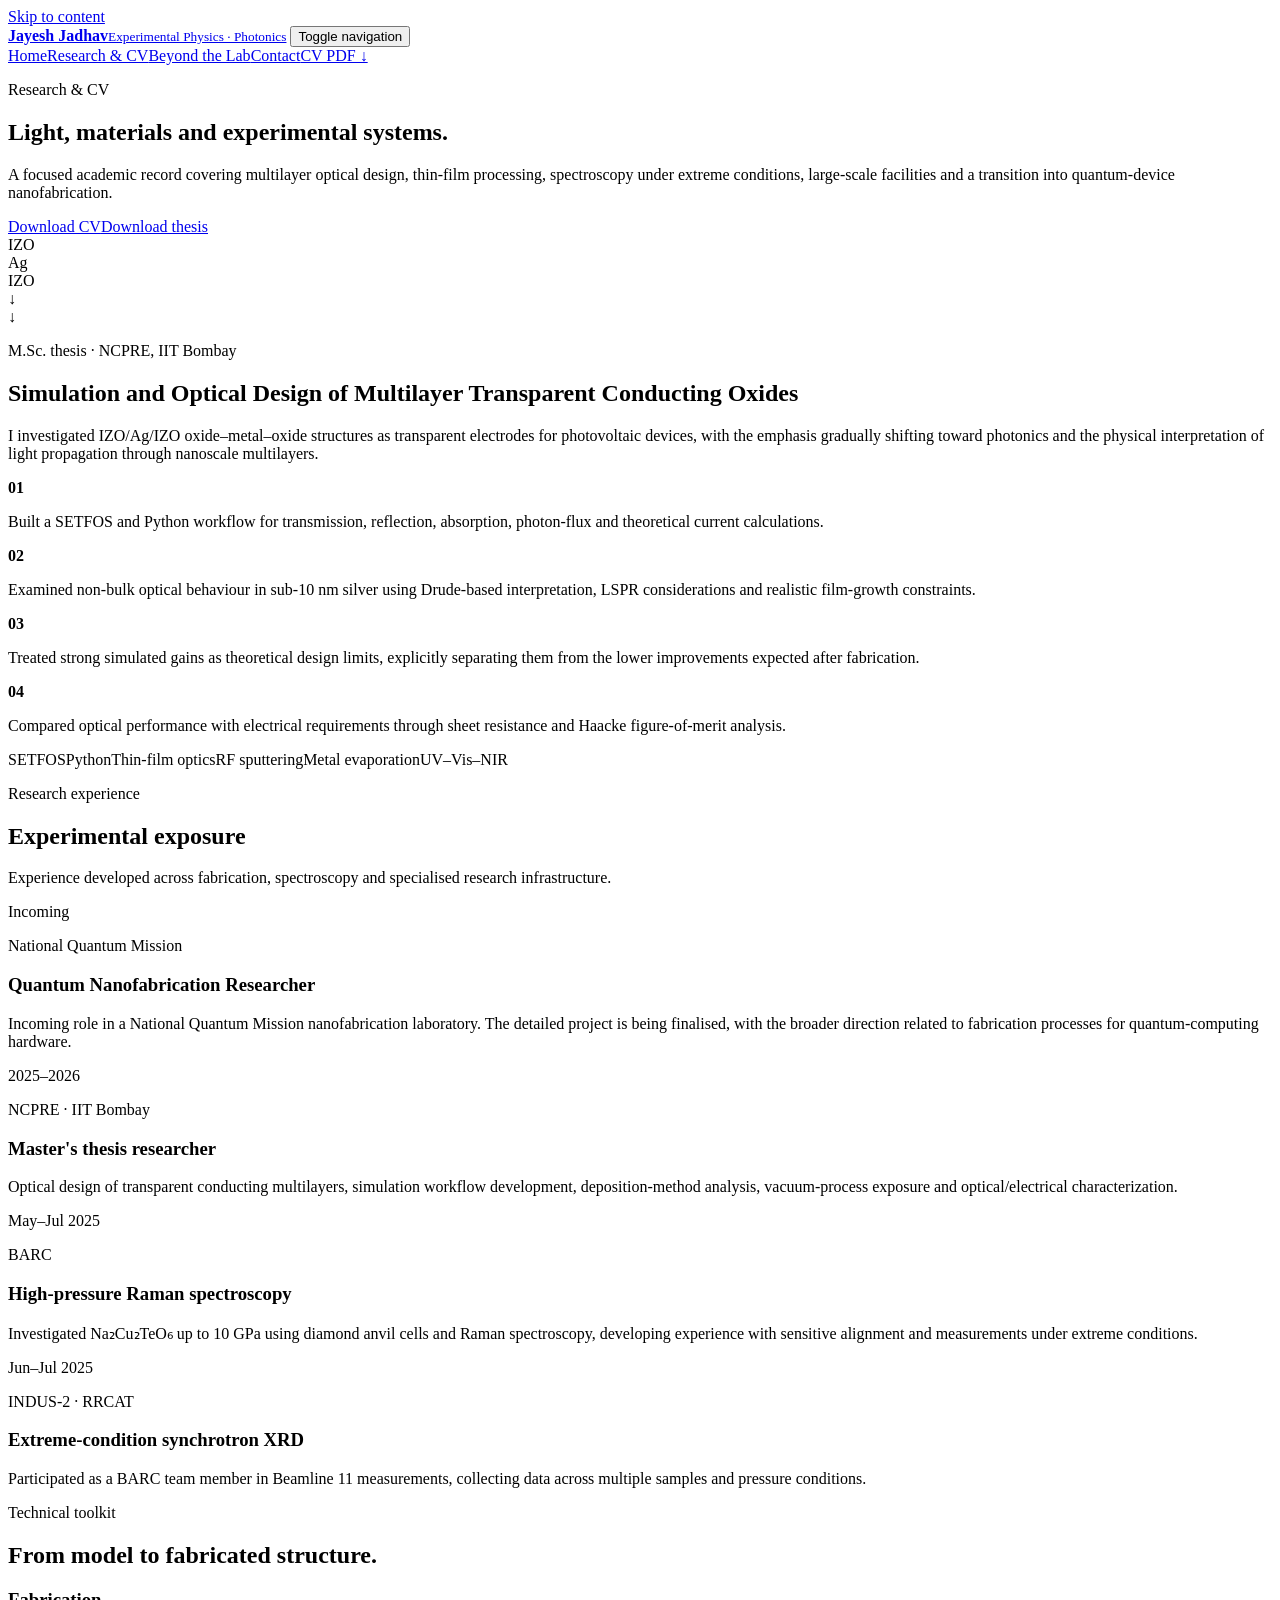
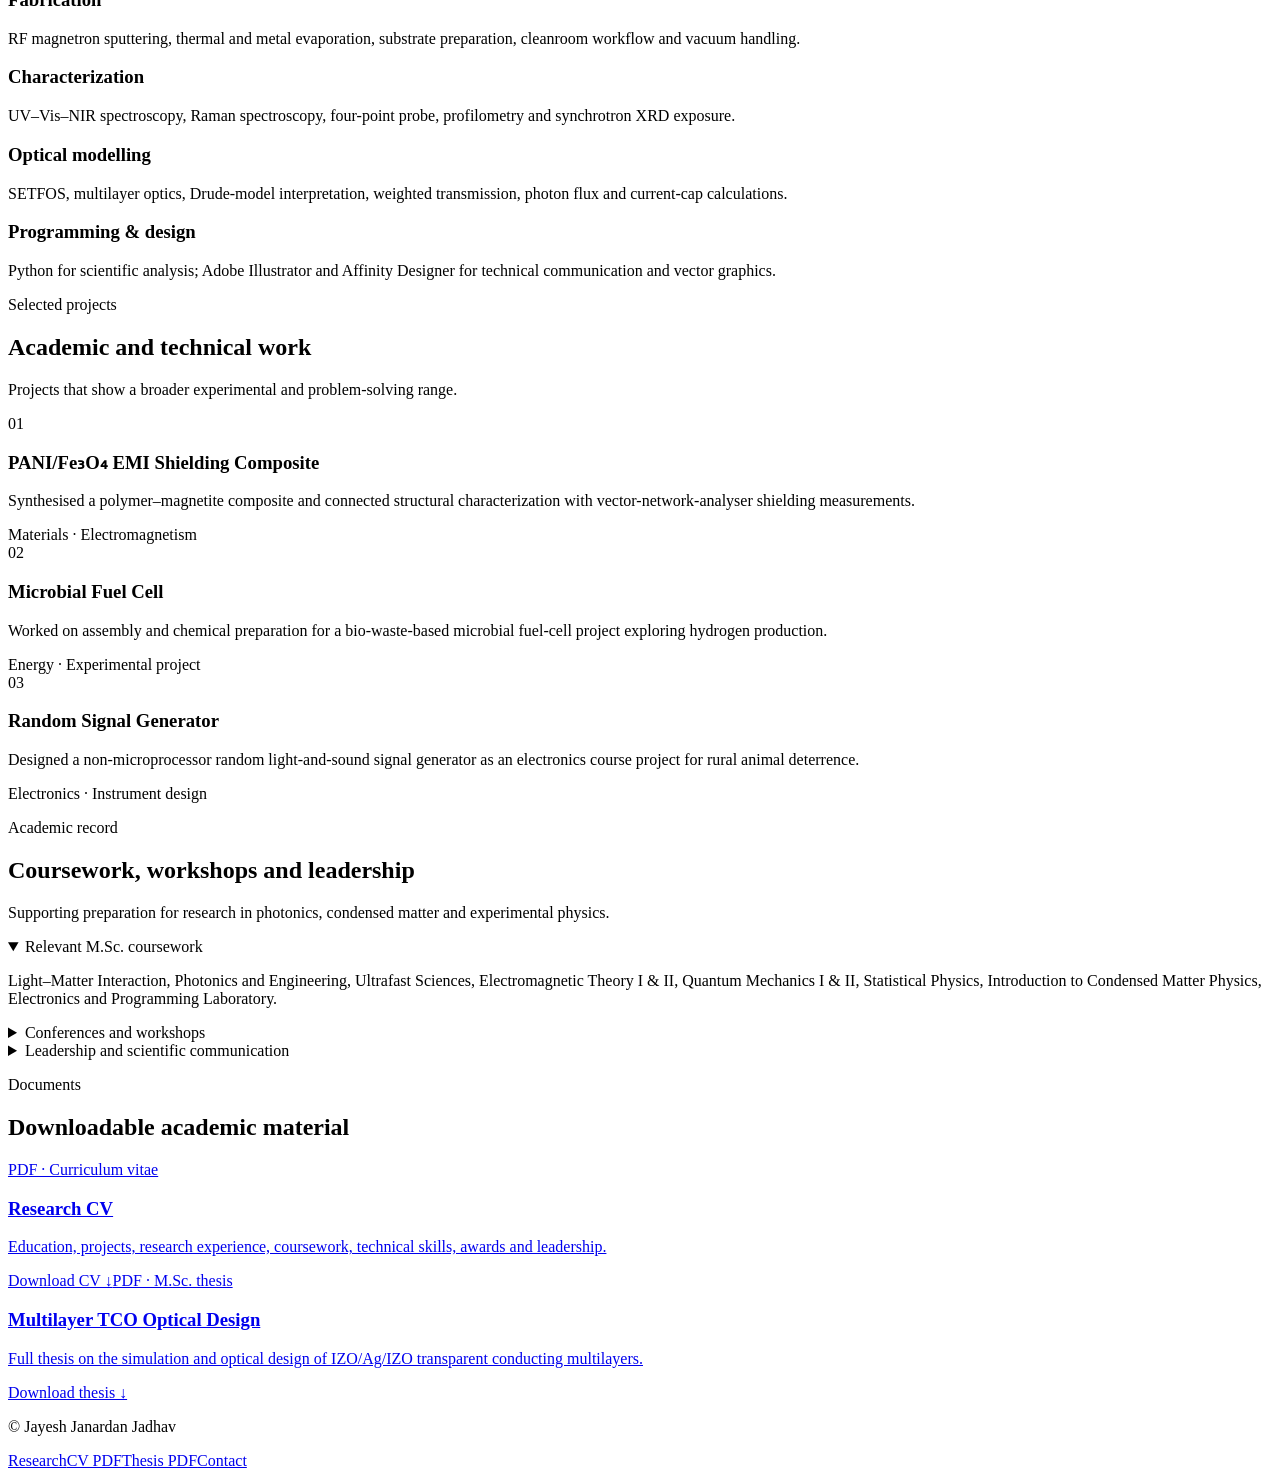
==== research.html @ 725ea35a "Add files via upload" ====
<!DOCTYPE html><html lang="en"><head><meta charset="UTF-8"><meta name="viewport" content="width=device-width, initial-scale=1.0"><meta name="description" content="Research, technical skills, projects and downloadable academic documents of Jayesh Jadhav."><meta name="theme-color" content="#0a3478"><script>document.documentElement.classList.add("js")</script><title>Research &amp; CV | Jayesh Jadhav</title><link rel="stylesheet" href="assets/style.css"></head><body><a class="skip-link" href="#main-content">Skip to content</a>
<header class="site-header"><div class="container nav-wrap">
<a class="brand" href="index.html" aria-label="Jayesh Jadhav home"><span class="brand-mark" aria-hidden="true"><i></i><i></i></span><span class="brand-copy"><strong>Jayesh Jadhav</strong><small>Experimental Physics · Photonics</small></span></a>
<button class="menu-toggle" type="button" aria-expanded="false" aria-controls="site-nav"><span class="sr-only">Toggle navigation</span><span></span><span></span></button>
<nav class="site-nav" id="site-nav" aria-label="Primary navigation"><a class="" href="index.html">Home</a><a class="active" href="research.html">Research & CV</a><a class="" href="hobbies.html">Beyond the Lab</a><a class="" href="contact.html">Contact</a><a class="nav-download" href="downloads/Jayesh_Jadhav_CV.pdf" download>CV PDF ↓</a></nav>
</div></header><main id="main-content">
<section class="page-hero"><div class="container page-hero-grid"><div class="reveal"><p class="eyebrow">Research & CV</p><h1>Light, materials and experimental systems.</h1></div><div class="reveal"><p class="lead">A focused academic record covering multilayer optical design, thin-film processing, spectroscopy under extreme conditions, large-scale facilities and a transition into quantum-device nanofabrication.</p><div class="page-links"><a class="button button-primary" href="downloads/Jayesh_Jadhav_CV.pdf" download>Download CV</a><a class="button button-secondary" href="downloads/Jayesh_Jadhav_MSc_Thesis.pdf" download>Download thesis</a></div></div></div></section>

<section class="section highlight-section"><div class="container"><article class="featured reveal"><div class="featured-visual" aria-label="Illustration of an IZO silver IZO multilayer optical stack"><div class="spectrum" aria-hidden="true"></div><div class="layer top">IZO</div><div class="layer metal">Ag</div><div class="layer bottom">IZO</div><div class="light-arrow in" aria-hidden="true">↓</div><div class="light-arrow out" aria-hidden="true">↓</div></div><div class="featured-content"><p class="eyebrow">M.Sc. thesis · NCPRE, IIT Bombay</p><h2>Simulation and Optical Design of Multilayer Transparent Conducting Oxides</h2><p>I investigated IZO/Ag/IZO oxide–metal–oxide structures as transparent electrodes for photovoltaic devices, with the emphasis gradually shifting toward photonics and the physical interpretation of light propagation through nanoscale multilayers.</p><div class="detail-list"><div><strong>01</strong><p>Built a SETFOS and Python workflow for transmission, reflection, absorption, photon-flux and theoretical current calculations.</p></div><div><strong>02</strong><p>Examined non-bulk optical behaviour in sub-10 nm silver using Drude-based interpretation, LSPR considerations and realistic film-growth constraints.</p></div><div><strong>03</strong><p>Treated strong simulated gains as theoretical design limits, explicitly separating them from the lower improvements expected after fabrication.</p></div><div><strong>04</strong><p>Compared optical performance with electrical requirements through sheet resistance and Haacke figure-of-merit analysis.</p></div></div><div class="tags"><span>SETFOS</span><span>Python</span><span>Thin-film optics</span><span>RF sputtering</span><span>Metal evaporation</span><span>UV–Vis–NIR</span></div></div></article></div></section>

<section class="section"><div class="container"><div class="section-heading inline reveal"><div><p class="eyebrow">Research experience</p><h2>Experimental exposure</h2></div><p>Experience developed across fabrication, spectroscopy and specialised research infrastructure.</p></div><div class="timeline">
<article class="timeline-item reveal"><div class="timeline-date">Incoming</div><div><p class="timeline-label">National Quantum Mission</p><h3>Quantum Nanofabrication Researcher</h3><p>Incoming role in a National Quantum Mission nanofabrication laboratory. The detailed project is being finalised, with the broader direction related to fabrication processes for quantum-computing hardware.</p></div></article>
<article class="timeline-item reveal"><div class="timeline-date">2025–2026</div><div><p class="timeline-label">NCPRE · IIT Bombay</p><h3>Master's thesis researcher</h3><p>Optical design of transparent conducting multilayers, simulation workflow development, deposition-method analysis, vacuum-process exposure and optical/electrical characterization.</p></div></article>
<article class="timeline-item reveal"><div class="timeline-date">May–Jul 2025</div><div><p class="timeline-label">BARC</p><h3>High-pressure Raman spectroscopy</h3><p>Investigated Na₂Cu₂TeO₆ up to 10 GPa using diamond anvil cells and Raman spectroscopy, developing experience with sensitive alignment and measurements under extreme conditions.</p></div></article>
<article class="timeline-item reveal"><div class="timeline-date">Jun–Jul 2025</div><div><p class="timeline-label">INDUS-2 · RRCAT</p><h3>Extreme-condition synchrotron XRD</h3><p>Participated as a BARC team member in Beamline 11 measurements, collecting data across multiple samples and pressure conditions.</p></div></article>
</div></div></section>

<section class="section-tight"><div class="container skill-panel reveal"><div><p class="eyebrow">Technical toolkit</p><h2>From model to fabricated structure.</h2></div><div class="skill-grid"><div><h3>Fabrication</h3><p>RF magnetron sputtering, thermal and metal evaporation, substrate preparation, cleanroom workflow and vacuum handling.</p></div><div><h3>Characterization</h3><p>UV–Vis–NIR spectroscopy, Raman spectroscopy, four-point probe, profilometry and synchrotron XRD exposure.</p></div><div><h3>Optical modelling</h3><p>SETFOS, multilayer optics, Drude-model interpretation, weighted transmission, photon flux and current-cap calculations.</p></div><div><h3>Programming & design</h3><p>Python for scientific analysis; Adobe Illustrator and Affinity Designer for technical communication and vector graphics.</p></div></div></div></section>

<section class="section highlight-section"><div class="container"><div class="section-heading inline reveal"><div><p class="eyebrow">Selected projects</p><h2>Academic and technical work</h2></div><p>Projects that show a broader experimental and problem-solving range.</p></div><div class="card-grid">
<article class="info-card reveal"><span class="index">01</span><h3>PANI/Fe₃O₄ EMI Shielding Composite</h3><p>Synthesised a polymer–magnetite composite and connected structural characterization with vector-network-analyser shielding measurements.</p><span class="meta">Materials · Electromagnetism</span></article>
<article class="info-card reveal"><span class="index">02</span><h3>Microbial Fuel Cell</h3><p>Worked on assembly and chemical preparation for a bio-waste-based microbial fuel-cell project exploring hydrogen production.</p><span class="meta">Energy · Experimental project</span></article>
<article class="info-card reveal"><span class="index">03</span><h3>Random Signal Generator</h3><p>Designed a non-microprocessor random light-and-sound signal generator as an electronics course project for rural animal deterrence.</p><span class="meta">Electronics · Instrument design</span></article>
</div></div></section>

<section class="section"><div class="container"><div class="section-heading inline reveal"><div><p class="eyebrow">Academic record</p><h2>Coursework, workshops and leadership</h2></div><p>Supporting preparation for research in photonics, condensed matter and experimental physics.</p></div><div class="accordion reveal">
<details open><summary>Relevant M.Sc. coursework</summary><div class="details-body"><p>Light–Matter Interaction, Photonics and Engineering, Ultrafast Sciences, Electromagnetic Theory I & II, Quantum Mechanics I & II, Statistical Physics, Introduction to Condensed Matter Physics, Electronics and Programming Laboratory.</p></div></details>
<details><summary>Conferences and workshops</summary><div class="details-body"><ul><li>Summer School on Optics & Photonics, IIT Delhi, 2025</li><li>Fourth International Conference on Recent Advances in Fundamental and Applied Sciences, 2023</li><li>Workshop on Testing Aspects of General Relativity, IIT Gandhinagar, 2023</li></ul></div></details>
<details><summary>Leadership and scientific communication</summary><div class="details-body"><ul><li>M.Sc. Representative for two IIT Bombay Physics batches.</li><li>Class Representative for the first-year M.Sc. Physics cohort.</li><li>Experience creating scientific vector diagrams and research communication graphics.</li></ul></div></details>
</div></div></section>

<section class="section highlight-section"><div class="container"><div class="section-heading reveal"><p class="eyebrow">Documents</p><h2>Downloadable academic material</h2></div><div class="download-panel"><a class="download-card reveal" href="downloads/Jayesh_Jadhav_CV.pdf" download><span class="file-type">PDF · Curriculum vitae</span><h3>Research CV</h3><p>Education, projects, research experience, coursework, technical skills, awards and leadership.</p><span class="download-line">Download CV ↓</span></a><a class="download-card reveal" href="downloads/Jayesh_Jadhav_MSc_Thesis.pdf" download><span class="file-type">PDF · M.Sc. thesis</span><h3>Multilayer TCO Optical Design</h3><p>Full thesis on the simulation and optical design of IZO/Ag/IZO transparent conducting multilayers.</p><span class="download-line">Download thesis ↓</span></a></div></div></section>
</main><footer class="site-footer"><div class="container"><p>© <span id="year"></span> Jayesh Janardan Jadhav</p><nav aria-label="Footer navigation"><a href="research.html">Research</a><a href="downloads/Jayesh_Jadhav_CV.pdf" download>CV PDF</a><a href="downloads/Jayesh_Jadhav_MSc_Thesis.pdf" download>Thesis PDF</a><a href="contact.html">Contact</a></nav></div></footer><script src="assets/script.js"></script></body></html>
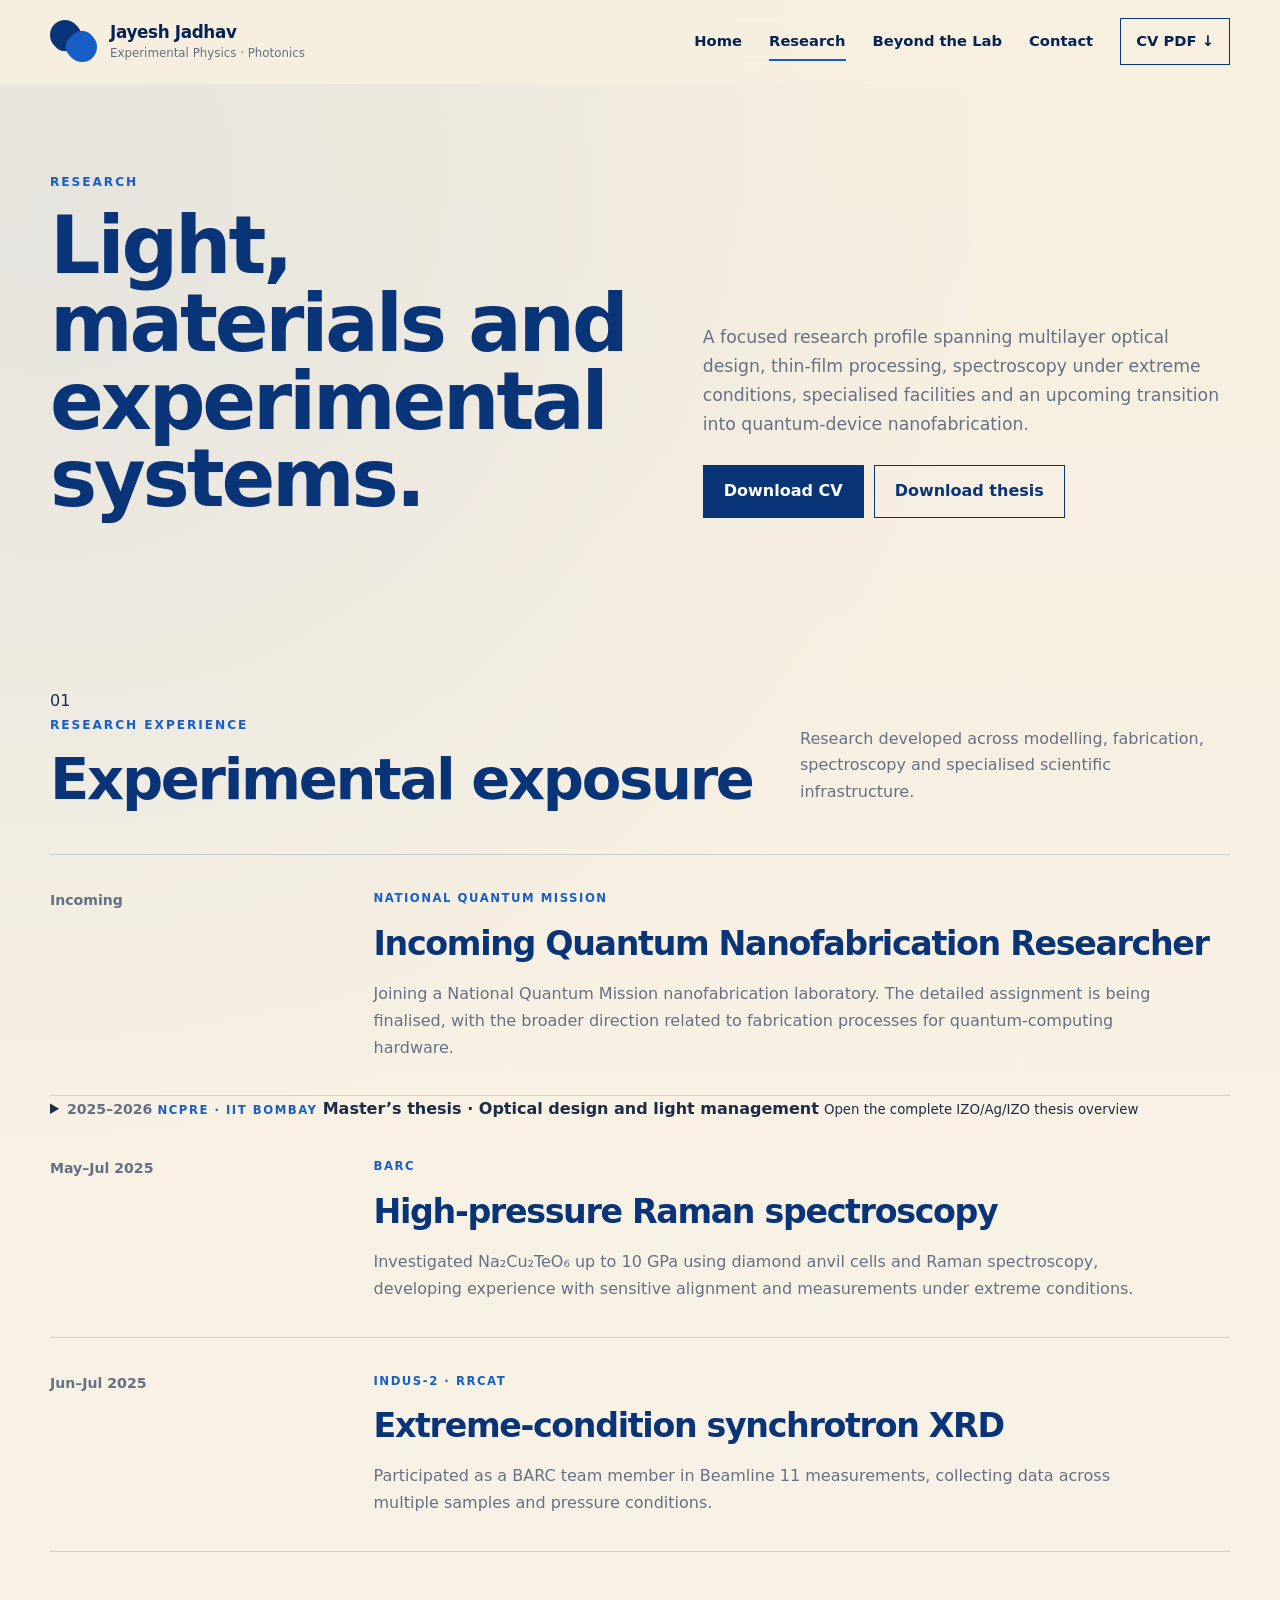
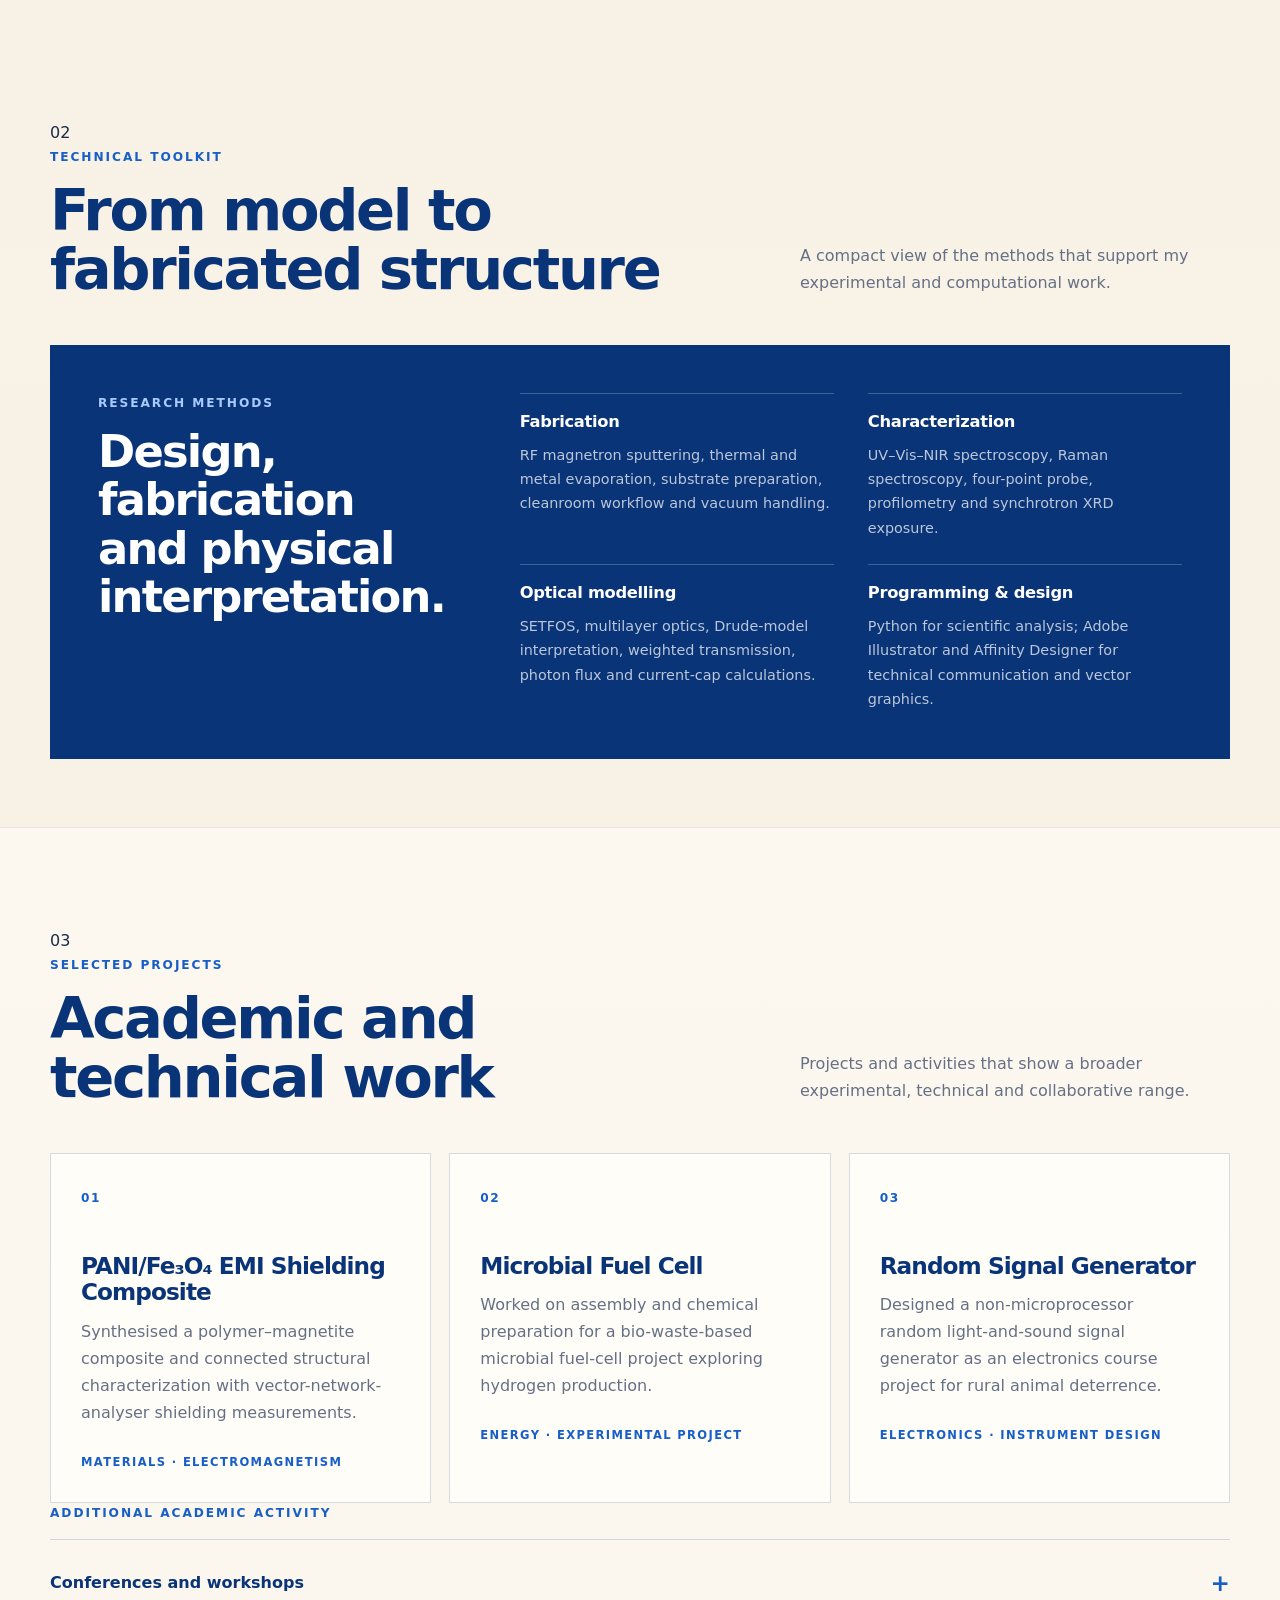
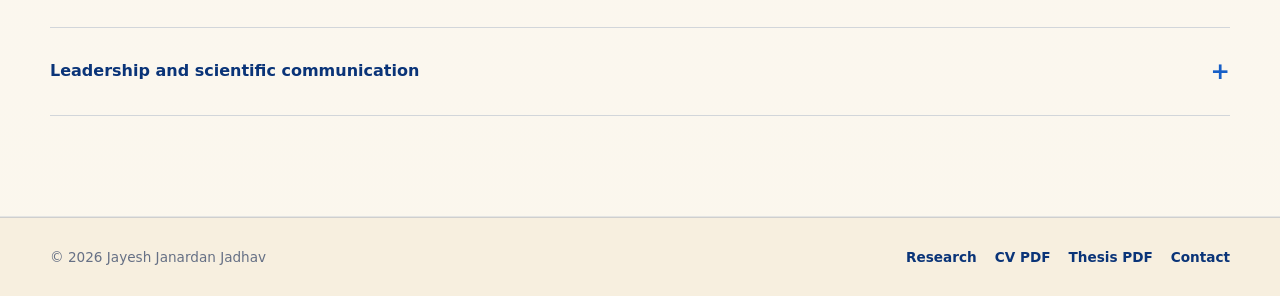
==== commit 0fe989c2: "Update research.html" ====
--- a/research.html
+++ b/research.html
@@ -1,33 +1,215 @@
-<!DOCTYPE html><html lang="en"><head><meta charset="UTF-8"><meta name="viewport" content="width=device-width, initial-scale=1.0"><meta name="description" content="Research, technical skills, projects and downloadable academic documents of Jayesh Jadhav."><meta name="theme-color" content="#0a3478"><script>document.documentElement.classList.add("js")</script><title>Research &amp; CV | Jayesh Jadhav</title><link rel="stylesheet" href="assets/style.css"></head><body><a class="skip-link" href="#main-content">Skip to content</a>
-<header class="site-header"><div class="container nav-wrap">
-<a class="brand" href="index.html" aria-label="Jayesh Jadhav home"><span class="brand-mark" aria-hidden="true"><i></i><i></i></span><span class="brand-copy"><strong>Jayesh Jadhav</strong><small>Experimental Physics · Photonics</small></span></a>
-<button class="menu-toggle" type="button" aria-expanded="false" aria-controls="site-nav"><span class="sr-only">Toggle navigation</span><span></span><span></span></button>
-<nav class="site-nav" id="site-nav" aria-label="Primary navigation"><a class="" href="index.html">Home</a><a class="active" href="research.html">Research & CV</a><a class="" href="hobbies.html">Beyond the Lab</a><a class="" href="contact.html">Contact</a><a class="nav-download" href="downloads/Jayesh_Jadhav_CV.pdf" download>CV PDF ↓</a></nav>
-</div></header><main id="main-content">
-<section class="page-hero"><div class="container page-hero-grid"><div class="reveal"><p class="eyebrow">Research & CV</p><h1>Light, materials and experimental systems.</h1></div><div class="reveal"><p class="lead">A focused academic record covering multilayer optical design, thin-film processing, spectroscopy under extreme conditions, large-scale facilities and a transition into quantum-device nanofabrication.</p><div class="page-links"><a class="button button-primary" href="downloads/Jayesh_Jadhav_CV.pdf" download>Download CV</a><a class="button button-secondary" href="downloads/Jayesh_Jadhav_MSc_Thesis.pdf" download>Download thesis</a></div></div></div></section>
-
-<section class="section highlight-section"><div class="container"><article class="featured reveal"><div class="featured-visual" aria-label="Illustration of an IZO silver IZO multilayer optical stack"><div class="spectrum" aria-hidden="true"></div><div class="layer top">IZO</div><div class="layer metal">Ag</div><div class="layer bottom">IZO</div><div class="light-arrow in" aria-hidden="true">↓</div><div class="light-arrow out" aria-hidden="true">↓</div></div><div class="featured-content"><p class="eyebrow">M.Sc. thesis · NCPRE, IIT Bombay</p><h2>Simulation and Optical Design of Multilayer Transparent Conducting Oxides</h2><p>I investigated IZO/Ag/IZO oxide–metal–oxide structures as transparent electrodes for photovoltaic devices, with the emphasis gradually shifting toward photonics and the physical interpretation of light propagation through nanoscale multilayers.</p><div class="detail-list"><div><strong>01</strong><p>Built a SETFOS and Python workflow for transmission, reflection, absorption, photon-flux and theoretical current calculations.</p></div><div><strong>02</strong><p>Examined non-bulk optical behaviour in sub-10 nm silver using Drude-based interpretation, LSPR considerations and realistic film-growth constraints.</p></div><div><strong>03</strong><p>Treated strong simulated gains as theoretical design limits, explicitly separating them from the lower improvements expected after fabrication.</p></div><div><strong>04</strong><p>Compared optical performance with electrical requirements through sheet resistance and Haacke figure-of-merit analysis.</p></div></div><div class="tags"><span>SETFOS</span><span>Python</span><span>Thin-film optics</span><span>RF sputtering</span><span>Metal evaporation</span><span>UV–Vis–NIR</span></div></div></article></div></section>
-
-<section class="section"><div class="container"><div class="section-heading inline reveal"><div><p class="eyebrow">Research experience</p><h2>Experimental exposure</h2></div><p>Experience developed across fabrication, spectroscopy and specialised research infrastructure.</p></div><div class="timeline">
-<article class="timeline-item reveal"><div class="timeline-date">Incoming</div><div><p class="timeline-label">National Quantum Mission</p><h3>Quantum Nanofabrication Researcher</h3><p>Incoming role in a National Quantum Mission nanofabrication laboratory. The detailed project is being finalised, with the broader direction related to fabrication processes for quantum-computing hardware.</p></div></article>
-<article class="timeline-item reveal"><div class="timeline-date">2025–2026</div><div><p class="timeline-label">NCPRE · IIT Bombay</p><h3>Master's thesis researcher</h3><p>Optical design of transparent conducting multilayers, simulation workflow development, deposition-method analysis, vacuum-process exposure and optical/electrical characterization.</p></div></article>
-<article class="timeline-item reveal"><div class="timeline-date">May–Jul 2025</div><div><p class="timeline-label">BARC</p><h3>High-pressure Raman spectroscopy</h3><p>Investigated Na₂Cu₂TeO₆ up to 10 GPa using diamond anvil cells and Raman spectroscopy, developing experience with sensitive alignment and measurements under extreme conditions.</p></div></article>
-<article class="timeline-item reveal"><div class="timeline-date">Jun–Jul 2025</div><div><p class="timeline-label">INDUS-2 · RRCAT</p><h3>Extreme-condition synchrotron XRD</h3><p>Participated as a BARC team member in Beamline 11 measurements, collecting data across multiple samples and pressure conditions.</p></div></article>
-</div></div></section>
-
-<section class="section-tight"><div class="container skill-panel reveal"><div><p class="eyebrow">Technical toolkit</p><h2>From model to fabricated structure.</h2></div><div class="skill-grid"><div><h3>Fabrication</h3><p>RF magnetron sputtering, thermal and metal evaporation, substrate preparation, cleanroom workflow and vacuum handling.</p></div><div><h3>Characterization</h3><p>UV–Vis–NIR spectroscopy, Raman spectroscopy, four-point probe, profilometry and synchrotron XRD exposure.</p></div><div><h3>Optical modelling</h3><p>SETFOS, multilayer optics, Drude-model interpretation, weighted transmission, photon flux and current-cap calculations.</p></div><div><h3>Programming & design</h3><p>Python for scientific analysis; Adobe Illustrator and Affinity Designer for technical communication and vector graphics.</p></div></div></div></section>
-
-<section class="section highlight-section"><div class="container"><div class="section-heading inline reveal"><div><p class="eyebrow">Selected projects</p><h2>Academic and technical work</h2></div><p>Projects that show a broader experimental and problem-solving range.</p></div><div class="card-grid">
-<article class="info-card reveal"><span class="index">01</span><h3>PANI/Fe₃O₄ EMI Shielding Composite</h3><p>Synthesised a polymer–magnetite composite and connected structural characterization with vector-network-analyser shielding measurements.</p><span class="meta">Materials · Electromagnetism</span></article>
-<article class="info-card reveal"><span class="index">02</span><h3>Microbial Fuel Cell</h3><p>Worked on assembly and chemical preparation for a bio-waste-based microbial fuel-cell project exploring hydrogen production.</p><span class="meta">Energy · Experimental project</span></article>
-<article class="info-card reveal"><span class="index">03</span><h3>Random Signal Generator</h3><p>Designed a non-microprocessor random light-and-sound signal generator as an electronics course project for rural animal deterrence.</p><span class="meta">Electronics · Instrument design</span></article>
-</div></div></section>
-
-<section class="section"><div class="container"><div class="section-heading inline reveal"><div><p class="eyebrow">Academic record</p><h2>Coursework, workshops and leadership</h2></div><p>Supporting preparation for research in photonics, condensed matter and experimental physics.</p></div><div class="accordion reveal">
-<details open><summary>Relevant M.Sc. coursework</summary><div class="details-body"><p>Light–Matter Interaction, Photonics and Engineering, Ultrafast Sciences, Electromagnetic Theory I & II, Quantum Mechanics I & II, Statistical Physics, Introduction to Condensed Matter Physics, Electronics and Programming Laboratory.</p></div></details>
-<details><summary>Conferences and workshops</summary><div class="details-body"><ul><li>Summer School on Optics & Photonics, IIT Delhi, 2025</li><li>Fourth International Conference on Recent Advances in Fundamental and Applied Sciences, 2023</li><li>Workshop on Testing Aspects of General Relativity, IIT Gandhinagar, 2023</li></ul></div></details>
-<details><summary>Leadership and scientific communication</summary><div class="details-body"><ul><li>M.Sc. Representative for two IIT Bombay Physics batches.</li><li>Class Representative for the first-year M.Sc. Physics cohort.</li><li>Experience creating scientific vector diagrams and research communication graphics.</li></ul></div></details>
-</div></div></section>
-
-<section class="section highlight-section"><div class="container"><div class="section-heading reveal"><p class="eyebrow">Documents</p><h2>Downloadable academic material</h2></div><div class="download-panel"><a class="download-card reveal" href="downloads/Jayesh_Jadhav_CV.pdf" download><span class="file-type">PDF · Curriculum vitae</span><h3>Research CV</h3><p>Education, projects, research experience, coursework, technical skills, awards and leadership.</p><span class="download-line">Download CV ↓</span></a><a class="download-card reveal" href="downloads/Jayesh_Jadhav_MSc_Thesis.pdf" download><span class="file-type">PDF · M.Sc. thesis</span><h3>Multilayer TCO Optical Design</h3><p>Full thesis on the simulation and optical design of IZO/Ag/IZO transparent conducting multilayers.</p><span class="download-line">Download thesis ↓</span></a></div></div></section>
-</main><footer class="site-footer"><div class="container"><p>© <span id="year"></span> Jayesh Janardan Jadhav</p><nav aria-label="Footer navigation"><a href="research.html">Research</a><a href="downloads/Jayesh_Jadhav_CV.pdf" download>CV PDF</a><a href="downloads/Jayesh_Jadhav_MSc_Thesis.pdf" download>Thesis PDF</a><a href="contact.html">Contact</a></nav></div></footer><script src="assets/script.js"></script></body></html>+<!DOCTYPE html>
+<html lang="en">
+<head>
+  <meta charset="utf-8">
+  <meta name="viewport" content="width=device-width, initial-scale=1.0">
+  <meta name="description" content="Research, experimental exposure, technical skills and selected projects of Jayesh Jadhav.">
+  <meta name="theme-color" content="#0a3478">
+  <script>document.documentElement.classList.add("js")</script>
+  <title>Research | Jayesh Jadhav</title>
+  <link rel="stylesheet" href="assets/style.css">
+</head>
+<body>
+  <a class="skip-link" href="#main-content">Skip to content</a>
+
+  <header class="site-header">
+    <div class="container nav-wrap">
+      <a class="brand" href="index.html" aria-label="Jayesh Jadhav home">
+        <span class="brand-mark" aria-hidden="true"><i></i><i></i></span>
+        <span class="brand-copy"><strong>Jayesh Jadhav</strong><small>Experimental Physics · Photonics</small></span>
+      </a>
+      <button class="menu-toggle" type="button" aria-expanded="false" aria-controls="site-nav">
+        <span class="sr-only">Toggle navigation</span><span></span><span></span>
+      </button>
+      <nav class="site-nav" id="site-nav" aria-label="Primary navigation">
+        <a href="index.html">Home</a>
+        <a class="active" href="research.html">Research</a>
+        <a href="hobbies.html">Beyond the Lab</a>
+        <a href="contact.html">Contact</a>
+        <a class="nav-download" href="downloads/Jayesh_Jadhav_CV.pdf" download>CV PDF ↓</a>
+      </nav>
+    </div>
+  </header>
+
+  <main id="main-content">
+    <section class="page-hero">
+      <div class="container page-hero-grid">
+        <div class="reveal">
+          <p class="eyebrow">Research</p>
+          <h1>Light, materials and experimental systems.</h1>
+        </div>
+        <div class="reveal">
+          <p class="lead">A focused research profile spanning multilayer optical design, thin-film processing, spectroscopy under extreme conditions, specialised facilities and an upcoming transition into quantum-device nanofabrication.</p>
+          <div class="page-links">
+            <a class="button button-primary" href="downloads/Jayesh_Jadhav_CV.pdf" download>Download CV</a>
+            <a class="button button-secondary" href="downloads/Jayesh_Jadhav_MSc_Thesis.pdf" download>Download thesis</a>
+          </div>
+        </div>
+      </div>
+    </section>
+
+    <section class="section research-numbered-section" id="experience">
+      <div class="container">
+        <div class="section-heading inline numbered-heading reveal">
+          <div class="heading-cluster">
+            <span class="section-number" aria-hidden="true">01</span>
+            <div>
+              <p class="eyebrow">Research experience</p>
+              <h2>Experimental exposure</h2>
+            </div>
+          </div>
+          <p>Research developed across modelling, fabrication, spectroscopy and specialised scientific infrastructure.</p>
+        </div>
+
+        <div class="timeline research-timeline">
+          <article class="timeline-item reveal">
+            <div class="timeline-date">Incoming</div>
+            <div>
+              <p class="timeline-label">National Quantum Mission</p>
+              <h3>Incoming Quantum Nanofabrication Researcher</h3>
+              <p>Joining a National Quantum Mission nanofabrication laboratory. The detailed assignment is being finalised, with the broader direction related to fabrication processes for quantum-computing hardware.</p>
+            </div>
+          </article>
+
+          <details class="thesis-disclosure reveal">
+            <summary>
+              <span class="timeline-date">2025–2026</span>
+              <span class="thesis-summary-copy">
+                <span class="timeline-label">NCPRE · IIT Bombay</span>
+                <strong>Master’s thesis · Optical design and light management</strong>
+                <small>Open the complete IZO/Ag/IZO thesis overview</small>
+              </span>
+            </summary>
+            <div class="thesis-panel">
+              <article class="featured">
+                <div class="featured-visual" aria-label="Illustration of an IZO silver IZO multilayer optical stack">
+                  <div class="spectrum" aria-hidden="true"></div>
+                  <div class="layer top">IZO</div>
+                  <div class="layer metal">Ag</div>
+                  <div class="layer bottom">IZO</div>
+                  <div class="light-arrow in" aria-hidden="true">↓</div>
+                  <div class="light-arrow out" aria-hidden="true">↓</div>
+                </div>
+                <div class="featured-content">
+                  <p class="eyebrow">M.Sc. thesis · NCPRE, IIT Bombay</p>
+                  <h2>Simulation and Optical Design of Multilayer Transparent Conducting Oxides</h2>
+                  <p>I investigated IZO/Ag/IZO oxide–metal–oxide structures as transparent electrodes for photovoltaic devices, with the emphasis gradually shifting toward photonics and the physical interpretation of light propagation through nanoscale multilayers.</p>
+                  <div class="detail-list">
+                    <div><strong>01</strong><p>Built a SETFOS and Python workflow for transmission, reflection, absorption, photon-flux and theoretical current calculations.</p></div>
+                    <div><strong>02</strong><p>Examined non-bulk optical behaviour in sub-10 nm silver using Drude-based interpretation, LSPR considerations and realistic film-growth constraints.</p></div>
+                    <div><strong>03</strong><p>Treated strong simulated gains as theoretical design limits, explicitly separating them from the lower improvements expected after fabrication.</p></div>
+                    <div><strong>04</strong><p>Compared optical performance with electrical requirements through sheet resistance and Haacke figure-of-merit analysis.</p></div>
+                  </div>
+                  <div class="tags"><span>SETFOS</span><span>Python</span><span>Thin-film optics</span><span>RF sputtering</span><span>Metal evaporation</span><span>UV–Vis–NIR</span></div>
+                </div>
+              </article>
+            </div>
+          </details>
+
+          <article class="timeline-item reveal">
+            <div class="timeline-date">May–Jul 2025</div>
+            <div>
+              <p class="timeline-label">BARC</p>
+              <h3>High-pressure Raman spectroscopy</h3>
+              <p>Investigated Na₂Cu₂TeO₆ up to 10 GPa using diamond anvil cells and Raman spectroscopy, developing experience with sensitive alignment and measurements under extreme conditions.</p>
+            </div>
+          </article>
+
+          <article class="timeline-item reveal">
+            <div class="timeline-date">Jun–Jul 2025</div>
+            <div>
+              <p class="timeline-label">INDUS-2 · RRCAT</p>
+              <h3>Extreme-condition synchrotron XRD</h3>
+              <p>Participated as a BARC team member in Beamline 11 measurements, collecting data across multiple samples and pressure conditions.</p>
+            </div>
+          </article>
+        </div>
+      </div>
+    </section>
+
+    <section class="section-tight research-numbered-section" id="toolkit">
+      <div class="container">
+        <div class="section-heading inline numbered-heading reveal">
+          <div class="heading-cluster">
+            <span class="section-number" aria-hidden="true">02</span>
+            <div>
+              <p class="eyebrow">Technical toolkit</p>
+              <h2>From model to fabricated structure</h2>
+            </div>
+          </div>
+          <p>A compact view of the methods that support my experimental and computational work.</p>
+        </div>
+
+        <div class="skill-panel reveal">
+          <div>
+            <p class="eyebrow">Research methods</p>
+            <h2>Design, fabrication and physical interpretation.</h2>
+          </div>
+          <div class="skill-grid">
+            <div><h3>Fabrication</h3><p>RF magnetron sputtering, thermal and metal evaporation, substrate preparation, cleanroom workflow and vacuum handling.</p></div>
+            <div><h3>Characterization</h3><p>UV–Vis–NIR spectroscopy, Raman spectroscopy, four-point probe, profilometry and synchrotron XRD exposure.</p></div>
+            <div><h3>Optical modelling</h3><p>SETFOS, multilayer optics, Drude-model interpretation, weighted transmission, photon flux and current-cap calculations.</p></div>
+            <div><h3>Programming &amp; design</h3><p>Python for scientific analysis; Adobe Illustrator and Affinity Designer for technical communication and vector graphics.</p></div>
+          </div>
+        </div>
+      </div>
+    </section>
+
+    <section class="section highlight-section research-numbered-section" id="projects">
+      <div class="container">
+        <div class="section-heading inline numbered-heading reveal">
+          <div class="heading-cluster">
+            <span class="section-number" aria-hidden="true">03</span>
+            <div>
+              <p class="eyebrow">Selected projects</p>
+              <h2>Academic and technical work</h2>
+            </div>
+          </div>
+          <p>Projects and activities that show a broader experimental, technical and collaborative range.</p>
+        </div>
+
+        <div class="card-grid">
+          <article class="info-card reveal"><span class="index">01</span><h3>PANI/Fe₃O₄ EMI Shielding Composite</h3><p>Synthesised a polymer–magnetite composite and connected structural characterization with vector-network-analyser shielding measurements.</p><span class="meta">Materials · Electromagnetism</span></article>
+          <article class="info-card reveal"><span class="index">02</span><h3>Microbial Fuel Cell</h3><p>Worked on assembly and chemical preparation for a bio-waste-based microbial fuel-cell project exploring hydrogen production.</p><span class="meta">Energy · Experimental project</span></article>
+          <article class="info-card reveal"><span class="index">03</span><h3>Random Signal Generator</h3><p>Designed a non-microprocessor random light-and-sound signal generator as an electronics course project for rural animal deterrence.</p><span class="meta">Electronics · Instrument design</span></article>
+        </div>
+
+        <div class="academic-activity reveal">
+          <p class="eyebrow">Additional academic activity</p>
+          <div class="accordion compact-accordion">
+            <details>
+              <summary>Conferences and workshops</summary>
+              <div class="details-body"><ul>
+                <li>Summer School on Optics &amp; Photonics, IIT Delhi, 2025</li>
+                <li>Fourth International Conference on Recent Advances in Fundamental and Applied Sciences, 2023</li>
+                <li>Workshop on Testing Aspects of General Relativity, IIT Gandhinagar, 2023</li>
+              </ul></div>
+            </details>
+            <details>
+              <summary>Leadership and scientific communication</summary>
+              <div class="details-body"><ul>
+                <li>M.Sc. Representative for two IIT Bombay Physics batches.</li>
+                <li>Class Representative for the first-year M.Sc. Physics cohort.</li>
+                <li>Experience creating scientific vector diagrams and research communication graphics.</li>
+              </ul></div>
+            </details>
+          </div>
+        </div>
+      </div>
+    </section>
+  </main>
+
+  <footer class="site-footer">
+    <div class="container">
+      <p>© <span id="year"></span> Jayesh Janardan Jadhav</p>
+      <nav aria-label="Footer navigation">
+        <a href="research.html">Research</a>
+        <a href="downloads/Jayesh_Jadhav_CV.pdf" download>CV PDF</a>
+        <a href="downloads/Jayesh_Jadhav_MSc_Thesis.pdf" download>Thesis PDF</a>
+        <a href="contact.html">Contact</a>
+      </nav>
+    </div>
+  </footer>
+  <script src="assets/script.js"></script>
+</body>
+</html>
--- a/assets/style.css
+++ b/assets/style.css
@@ -0,0 +1,278 @@
+
+:root {
+  --paper: #f7efdf;
+  --paper-2: #efe3ca;
+  --ink: #0a3478;
+  --ink-deep: #062453;
+  --accent: #175fc7;
+  --accent-soft: #dce9fb;
+  --text: #1b2c48;
+  --muted: #667085;
+  --line: rgba(10, 52, 120, 0.17);
+  --white: #fffdf8;
+  --green: #187a54;
+  --shadow: 0 24px 65px rgba(23, 44, 79, 0.12);
+  --max: 1180px;
+}
+
+* { box-sizing: border-box; }
+html { scroll-behavior: smooth; }
+body {
+  margin: 0;
+  color: var(--text);
+  background:
+    radial-gradient(circle at 4% 6%, rgba(23,95,199,.08), transparent 27%),
+    linear-gradient(180deg, var(--paper) 0%, #f8f2e7 55%, var(--paper) 100%);
+  font-family: Inter, ui-sans-serif, system-ui, -apple-system, BlinkMacSystemFont, "Segoe UI", sans-serif;
+  line-height: 1.68;
+  text-rendering: optimizeLegibility;
+}
+
+img { max-width: 100%; display: block; }
+a { color: inherit; }
+button, a { -webkit-tap-highlight-color: transparent; }
+::selection { color: white; background: var(--accent); }
+
+.container { width: min(calc(100% - 40px), var(--max)); margin-inline: auto; }
+.section { padding: 100px 0; }
+.section-tight { padding: 68px 0; }
+
+.skip-link {
+  position: fixed; z-index: 9999; left: 12px; top: 12px;
+  transform: translateY(-160%); padding: 10px 14px;
+  color: white; background: var(--ink); border-radius: 8px;
+}
+.skip-link:focus { transform: translateY(0); }
+.sr-only { position:absolute; width:1px; height:1px; overflow:hidden; clip:rect(0,0,0,0); white-space:nowrap; }
+
+.site-header {
+  position: sticky; top: 0; z-index: 1000;
+  padding: 18px 0;
+  background: rgba(247, 239, 223, .92);
+  border-bottom: 1px solid transparent;
+  backdrop-filter: blur(17px);
+  transition: padding .18s ease, border-color .18s ease, box-shadow .18s ease;
+}
+.site-header.scrolled { padding: 11px 0; border-color: var(--line); box-shadow: 0 10px 30px rgba(27,44,72,.06); }
+.nav-wrap { display:flex; align-items:center; justify-content:space-between; gap:28px; }
+.brand { display:inline-flex; align-items:center; gap:13px; text-decoration:none; }
+.brand-mark { position:relative; width:47px; height:42px; }
+.brand-mark i { position:absolute; width:30px; height:30px; border-radius:55% 55% 45% 45%; background:var(--ink); }
+.brand-mark i:first-child { left:0; top:0; transform:rotate(-42deg); }
+.brand-mark i:last-child { right:0; bottom:0; transform:rotate(138deg); background:var(--accent); }
+.brand-copy { display:grid; line-height:1.12; }
+.brand-copy strong { font-size:1.05rem; letter-spacing:-.02em; color:var(--ink-deep); }
+.brand-copy small { margin-top:5px; color:var(--muted); font-size:.74rem; }
+.site-nav { display:flex; align-items:center; gap:27px; }
+.site-nav a { position:relative; text-decoration:none; font-weight:650; font-size:.92rem; color:var(--ink-deep); padding:7px 0; }
+.site-nav a::after { content:""; position:absolute; left:0; right:0; bottom:0; height:2px; background:var(--accent); transform:scaleX(0); transform-origin:right; transition:transform .18s ease; }
+.site-nav a:hover::after, .site-nav a.active::after { transform:scaleX(1); transform-origin:left; }
+.nav-download { padding:10px 15px !important; border:1px solid var(--ink) !important; }
+.nav-download::after { display:none; }
+.nav-download:hover { background:var(--ink); color:white; }
+.menu-toggle { display:none; width:42px; height:42px; border:0; background:transparent; padding:0; }
+.menu-toggle span:not(.sr-only) { display:block; width:24px; height:2px; margin:6px auto; border-radius:8px; background:var(--ink); }
+
+.eyebrow { margin:0 0 15px; color:var(--accent); font-size:.76rem; font-weight:800; letter-spacing:.16em; text-transform:uppercase; }
+.display, h1, h2, h3 { color:var(--ink); }
+h1, h2, h3 { letter-spacing:-.04em; }
+.hero-home { min-height:calc(100vh - 86px); display:flex; align-items:center; padding:65px 0 80px; }
+.hero-grid { display:grid; grid-template-columns:minmax(320px,.88fr) minmax(460px,1.12fr); align-items:center; gap:clamp(60px,9vw,130px); }
+.portrait-shell { position:relative; max-width:500px; }
+.portrait-shell img { position:relative; z-index:2; width:100%; aspect-ratio:.9; object-fit:cover; border:1px solid var(--line); background:#e9e1d1; box-shadow:var(--shadow); }
+.portrait-accent { position:absolute; z-index:1; left:-22px; bottom:-22px; width:55%; height:94%; background:var(--ink); }
+.portrait-shell::after { content:""; position:absolute; z-index:3; top:-16px; right:-16px; width:76px; height:76px; border-top:4px solid var(--accent); border-right:4px solid var(--accent); }
+.status-line { position:relative; z-index:4; display:inline-flex; align-items:center; gap:9px; margin:22px 0 0 8px; color:var(--ink); font-weight:700; font-size:.86rem; }
+.status-dot { width:9px; height:9px; border-radius:50%; background:var(--green); box-shadow:0 0 0 5px rgba(24,122,84,.13); }
+.hero-copy h1 { margin:0; font-size:clamp(3.65rem,7vw,7rem); line-height:.97; font-weight:850; }
+.hero-role { margin:29px 0 12px; color:var(--ink-deep); font-size:clamp(1.04rem,1.7vw,1.3rem); font-weight:750; }
+.hero-summary { max-width:680px; margin:0; color:var(--muted); font-size:1.03rem; }
+.actions { display:flex; flex-wrap:wrap; gap:12px; margin-top:31px; }
+.button { display:inline-flex; min-height:48px; align-items:center; justify-content:center; gap:9px; padding:12px 20px; border:1px solid var(--ink); text-decoration:none; font-weight:750; transition:transform .16s ease, box-shadow .16s ease, background .16s ease; }
+.button:hover { transform:translateY(-2px); box-shadow:0 11px 24px rgba(10,52,120,.13); }
+.button-primary { color:white; background:var(--ink); }
+.button-secondary { color:var(--ink); background:transparent; }
+.button-soft { color:var(--ink); background:var(--accent-soft); border-color:transparent; }
+.hero-facts { display:grid; grid-template-columns:1fr 1fr; gap:20px 30px; margin:40px 0 0; padding-top:22px; border-top:1px solid var(--line); }
+.hero-facts div:last-child { grid-column:1/-1; }
+.hero-facts dt { margin-bottom:4px; color:var(--muted); font-size:.7rem; font-weight:800; letter-spacing:.12em; text-transform:uppercase; }
+.hero-facts dd { margin:0; font-weight:650; }
+
+.page-hero { padding:88px 0 70px; }
+.page-hero-grid { display:grid; grid-template-columns:1.05fr .95fr; align-items:end; gap:70px; }
+.page-hero h1 { margin:0; max-width:850px; font-size:clamp(3.25rem,6.2vw,6.6rem); line-height:.98; }
+.page-hero p.lead { margin:0; color:var(--muted); font-size:1.08rem; }
+.page-links { display:flex; flex-wrap:wrap; gap:10px; margin-top:26px; }
+
+.section-heading { margin-bottom:45px; }
+.section-heading.inline { display:flex; align-items:end; justify-content:space-between; gap:35px; }
+.section-heading h2 { margin:0; max-width:820px; font-size:clamp(2.25rem,4.5vw,4.8rem); line-height:1.02; }
+.section-heading > p, .section-heading.inline > p { max-width:430px; margin:0 0 3px; color:var(--muted); }
+.two-col { display:grid; grid-template-columns:minmax(260px,.75fr) minmax(440px,1.25fr); gap:clamp(50px,8vw,125px); }
+.prose { color:var(--muted); font-size:1.04rem; }
+.prose .lead { color:var(--ink-deep); font-size:clamp(1.25rem,2.1vw,1.62rem); line-height:1.5; font-weight:520; }
+.prose p { margin-top:0; margin-bottom:23px; }
+
+.role-banner { display:grid; grid-template-columns:.75fr 1.25fr; gap:65px; padding:50px; color:white; background:var(--ink); }
+.role-banner .eyebrow { color:#a9caff; }
+.role-banner h2 { margin:0; color:white; font-size:clamp(2rem,3.8vw,3.6rem); line-height:1.06; }
+.role-banner p { margin:0; color:rgba(255,255,255,.72); }
+.role-meta { display:flex; flex-wrap:wrap; gap:10px; margin-top:22px; }
+.role-meta span { padding:7px 10px; border:1px solid rgba(255,255,255,.27); font-size:.77rem; font-weight:700; }
+
+.timeline { border-top:1px solid var(--line); }
+.timeline-item { display:grid; grid-template-columns:minmax(145px,.25fr) minmax(0,.75fr); gap:38px; padding:34px 0; border-bottom:1px solid var(--line); }
+.timeline-date { color:var(--muted); font-weight:750; font-size:.88rem; }
+.timeline-label { margin:0; color:var(--accent); font-size:.73rem; font-weight:800; letter-spacing:.13em; text-transform:uppercase; }
+.timeline-item h3 { margin:7px 0 9px; font-size:clamp(1.4rem,2.6vw,2.12rem); }
+.timeline-item p:last-child { max-width:780px; margin:0; color:var(--muted); }
+
+.metric-grid { display:grid; grid-template-columns:repeat(4,1fr); gap:16px; }
+.metric-card { min-height:185px; padding:26px; border:1px solid var(--line); background:rgba(255,253,248,.58); }
+.metric-card .value { display:block; margin:28px 0 7px; color:var(--ink); font-size:clamp(2rem,4vw,3.6rem); font-weight:850; letter-spacing:-.06em; }
+.metric-card p { margin:0; color:var(--muted); font-size:.88rem; }
+
+.card-grid { display:grid; grid-template-columns:repeat(3,1fr); gap:18px; }
+.info-card { min-height:250px; padding:30px; border:1px solid var(--line); background:var(--white); transition:transform .18s ease, box-shadow .18s ease; }
+.info-card:hover { transform:translateY(-5px); box-shadow:var(--shadow); }
+.info-card .index { color:var(--accent); font-size:.76rem; font-weight:800; letter-spacing:.13em; }
+.info-card h3 { margin:42px 0 13px; font-size:1.45rem; line-height:1.16; }
+.info-card p { margin:0; color:var(--muted); }
+.info-card .meta { display:block; margin-top:26px; color:var(--accent); font-size:.72rem; font-weight:800; letter-spacing:.12em; text-transform:uppercase; }
+
+.highlight-section { background:rgba(255,253,248,.58); border-block:1px solid rgba(10,52,120,.09); }
+.featured { display:grid; grid-template-columns:minmax(300px,.82fr) minmax(470px,1.18fr); overflow:hidden; border:1px solid var(--line); background:var(--white); box-shadow:var(--shadow); }
+.featured-visual { position:relative; min-height:570px; overflow:hidden; background:linear-gradient(145deg, rgba(23,95,199,.11), transparent), var(--paper-2); }
+.spectrum { position:absolute; top:-20%; right:-18%; width:73%; height:142%; opacity:.84; background:linear-gradient(90deg,#522071,#175fc7,#0ca3b5,#45a65d,#dcb82b,#cb4a29); filter:blur(1px); transform:rotate(18deg); clip-path:polygon(16% 0,100% 0,85% 100%,0 100%); }
+.layer { position:absolute; z-index:2; left:12%; width:67%; display:flex; align-items:center; justify-content:center; border:1px solid rgba(255,255,255,.6); box-shadow:0 10px 20px rgba(8,34,75,.12); color:white; font-size:.77rem; font-weight:800; letter-spacing:.12em; }
+.layer.top { bottom:43%; height:65px; background:rgba(23,95,199,.78); }
+.layer.metal { bottom:calc(43% - 17px); height:17px; background:rgba(230,235,241,.95); color:var(--ink); }
+.layer.bottom { bottom:calc(43% - 92px); height:75px; background:rgba(10,52,120,.88); }
+.light-arrow { position:absolute; z-index:3; left:43%; color:white; font-size:3rem; }
+.light-arrow.in { top:12%; } .light-arrow.out { bottom:12%; }
+.featured-content { padding:clamp(34px,5vw,66px); }
+.featured-content h2 { margin:10px 0 20px; font-size:clamp(2rem,3.5vw,3.5rem); line-height:1.06; }
+.featured-content > p { color:var(--muted); }
+.detail-list { display:grid; gap:12px; margin:28px 0; }
+.detail-list div { display:grid; grid-template-columns:42px 1fr; gap:12px; padding-top:13px; border-top:1px solid var(--line); }
+.detail-list strong { color:var(--accent); }
+.detail-list p { margin:0; color:var(--text); }
+.tags { display:flex; flex-wrap:wrap; gap:8px; }
+.tags span { padding:7px 11px; border:1px solid var(--line); border-radius:999px; color:var(--ink); background:var(--paper); font-size:.77rem; font-weight:750; }
+
+.download-panel { display:grid; grid-template-columns:1fr 1fr; gap:20px; }
+.download-card { display:flex; flex-direction:column; min-height:265px; padding:32px; border:1px solid var(--line); background:var(--white); text-decoration:none; transition:transform .18s ease, box-shadow .18s ease; }
+.download-card:hover { transform:translateY(-5px); box-shadow:var(--shadow); }
+.download-card .file-type { color:var(--accent); font-size:.74rem; font-weight:850; letter-spacing:.14em; text-transform:uppercase; }
+.download-card h3 { margin:32px 0 12px; font-size:clamp(1.5rem,2.5vw,2.25rem); }
+.download-card p { margin:0; color:var(--muted); }
+.download-card .download-line { margin-top:auto; padding-top:28px; color:var(--ink); font-weight:800; }
+
+.skill-panel { display:grid; grid-template-columns:.7fr 1.3fr; gap:65px; padding:48px; color:white; background:var(--ink); }
+.skill-panel h2 { margin:0; color:white; font-size:clamp(2rem,3.5vw,3.2rem); line-height:1.08; }
+.skill-panel .eyebrow { color:#a9caff; }
+.skill-grid { display:grid; grid-template-columns:1fr 1fr; gap:24px 34px; }
+.skill-grid div { padding-top:14px; border-top:1px solid rgba(255,255,255,.22); }
+.skill-grid h3 { margin:0 0 8px; color:white; font-size:1.02rem; letter-spacing:-.02em; }
+.skill-grid p { margin:0; color:rgba(255,255,255,.72); font-size:.9rem; }
+
+.accordion { border-top:1px solid var(--line); }
+.accordion details { border-bottom:1px solid var(--line); }
+.accordion summary { list-style:none; cursor:pointer; display:flex; align-items:center; justify-content:space-between; gap:25px; padding:24px 0; color:var(--ink); font-weight:800; }
+.accordion summary::-webkit-details-marker { display:none; }
+.accordion summary::after { content:"+"; font-size:1.45rem; color:var(--accent); }
+.accordion details[open] summary::after { content:"−"; }
+.accordion .details-body { padding:0 0 27px; color:var(--muted); }
+.accordion ul { margin:0; padding-left:20px; }
+
+.gallery-intro { display:grid; grid-template-columns:.8fr 1.2fr; gap:70px; }
+.gallery-intro .quote { margin:0; color:var(--ink); font-size:clamp(1.45rem,2.8vw,2.45rem); line-height:1.35; font-weight:650; }
+.gallery-intro p:last-child { color:var(--muted); }
+.gallery-grid { display:grid; grid-template-columns:repeat(12,1fr); gap:16px; }
+.gallery-card { position:relative; overflow:hidden; min-height:280px; border:1px solid var(--line); background:var(--white); cursor:pointer; }
+.gallery-card:nth-child(1), .gallery-card:nth-child(4) { grid-column:span 7; }
+.gallery-card:nth-child(2), .gallery-card:nth-child(3) { grid-column:span 5; }
+.gallery-card:nth-child(5), .gallery-card:nth-child(6) { grid-column:span 6; }
+.gallery-card img { width:100%; height:100%; object-fit:cover; transition:transform .35s ease; }
+.gallery-card:hover img { transform:scale(1.025); }
+.gallery-caption { position:absolute; left:0; right:0; bottom:0; display:flex; align-items:end; justify-content:space-between; gap:12px; padding:40px 20px 18px; color:white; background:linear-gradient(transparent, rgba(5,26,59,.8)); }
+.gallery-caption strong { font-size:.95rem; }
+.gallery-caption span { font-size:.72rem; text-transform:uppercase; letter-spacing:.11em; }
+.hobby-strip { display:grid; grid-template-columns:repeat(3,1fr); gap:18px; }
+.hobby-card { min-height:240px; padding:28px; border:1px solid var(--line); background:rgba(255,253,248,.58); }
+.hobby-card h3 { margin:45px 0 10px; font-size:1.4rem; }
+.hobby-card p { margin:0; color:var(--muted); }
+
+.lightbox { position:fixed; inset:0; z-index:2000; display:none; place-items:center; padding:28px; background:rgba(4,17,39,.88); }
+.lightbox.open { display:grid; }
+.lightbox-content { max-width:min(1000px,95vw); max-height:90vh; }
+.lightbox img { max-width:100%; max-height:80vh; object-fit:contain; background:white; }
+.lightbox p { margin:10px 0 0; color:white; text-align:center; }
+.lightbox-close { position:absolute; top:20px; right:22px; width:44px; height:44px; border:1px solid rgba(255,255,255,.45); color:white; background:transparent; font-size:1.6rem; cursor:pointer; }
+
+.contact-hero { padding:105px 0; color:white; background:var(--ink); }
+.contact-grid { display:grid; grid-template-columns:.85fr 1.15fr; gap:clamp(55px,9vw,120px); align-items:start; }
+.contact-hero h1 { margin:0; color:white; font-size:clamp(3rem,6vw,6.2rem); line-height:.98; }
+.contact-hero .eyebrow { color:#a9caff; }
+.contact-hero p { color:rgba(255,255,255,.7); }
+.contact-list { border-top:1px solid rgba(255,255,255,.25); }
+.contact-list a { display:grid; grid-template-columns:120px 1fr; gap:20px; padding:23px 0; border-bottom:1px solid rgba(255,255,255,.25); text-decoration:none; transition:padding-left .16s ease, background .16s ease; }
+.contact-list a:hover { padding-left:12px; background:rgba(255,255,255,.04); }
+.contact-list span { color:rgba(255,255,255,.55); font-size:.75rem; font-weight:800; letter-spacing:.12em; text-transform:uppercase; }
+.contact-list strong { overflow-wrap:anywhere; font-weight:650; }
+
+.cta { display:grid; grid-template-columns:1fr auto; gap:28px; align-items:center; padding:42px; border:1px solid var(--line); background:var(--white); }
+.cta h2 { margin:0 0 8px; font-size:clamp(1.75rem,3.2vw,3rem); }
+.cta p { margin:0; color:var(--muted); }
+
+.site-footer { padding:28px 0; color:var(--muted); background:var(--paper); border-top:1px solid var(--line); }
+.site-footer .container { display:flex; align-items:center; justify-content:space-between; gap:20px; font-size:.85rem; }
+.site-footer p { margin:0; }
+.site-footer nav { display:flex; flex-wrap:wrap; gap:18px; }
+.site-footer a { text-decoration:none; color:var(--ink); font-weight:700; }
+
+.reveal { opacity:1; transform:none; }
+.js .reveal { opacity:0; transform:translateY(18px); transition:opacity .55s ease, transform .55s ease; }
+.js .reveal.visible { opacity:1; transform:none; }
+
+@media (max-width: 940px) {
+  .menu-toggle { display:block; }
+  .site-nav { position:absolute; top:calc(100% + 1px); left:20px; right:20px; display:none; flex-direction:column; align-items:stretch; gap:0; padding:12px; border:1px solid var(--line); background:var(--paper); box-shadow:var(--shadow); }
+  .site-nav.open { display:flex; }
+  .site-nav a { padding:12px 14px; }
+  .site-nav a::after { display:none; }
+  .nav-download { border:0 !important; }
+  .hero-home { min-height:auto; }
+  .hero-grid, .page-hero-grid, .two-col, .featured, .contact-grid, .gallery-intro { grid-template-columns:1fr; }
+  .portrait-shell { width:min(100%,520px); margin-inline:auto; }
+  .role-banner, .skill-panel { grid-template-columns:1fr; gap:34px; }
+  .metric-grid { grid-template-columns:1fr 1fr; }
+  .card-grid { grid-template-columns:1fr; }
+}
+
+@media (max-width: 700px) {
+  .container { width:min(calc(100% - 28px), var(--max)); }
+  .section { padding:76px 0; }
+  .brand-copy small { display:none; }
+  .hero-home { padding-top:35px; }
+  .hero-grid { gap:55px; }
+  .hero-copy h1 { font-size:clamp(3rem,16vw,5rem); }
+  .hero-facts { grid-template-columns:1fr; }
+  .hero-facts div:last-child { grid-column:auto; }
+  .section-heading.inline { display:block; }
+  .section-heading.inline > p { margin-top:18px; }
+  .metric-grid, .download-panel, .skill-grid, .hobby-strip { grid-template-columns:1fr; }
+  .timeline-item { grid-template-columns:1fr; gap:9px; }
+  .featured-visual { min-height:390px; }
+  .role-banner, .skill-panel { padding:32px 24px; }
+  .gallery-card, .gallery-card:nth-child(n) { grid-column:span 12; min-height:300px; }
+  .cta { grid-template-columns:1fr; padding:30px 24px; }
+  .contact-list a { grid-template-columns:1fr; gap:5px; }
+  .site-footer .container { align-items:flex-start; flex-direction:column; }
+}
+
+@media (prefers-reduced-motion: reduce) {
+  html { scroll-behavior:auto; }
+  *, *::before, *::after { animation-duration:.01ms !important; transition-duration:.01ms !important; }
+  .js .reveal { opacity:1; transform:none; }
+}
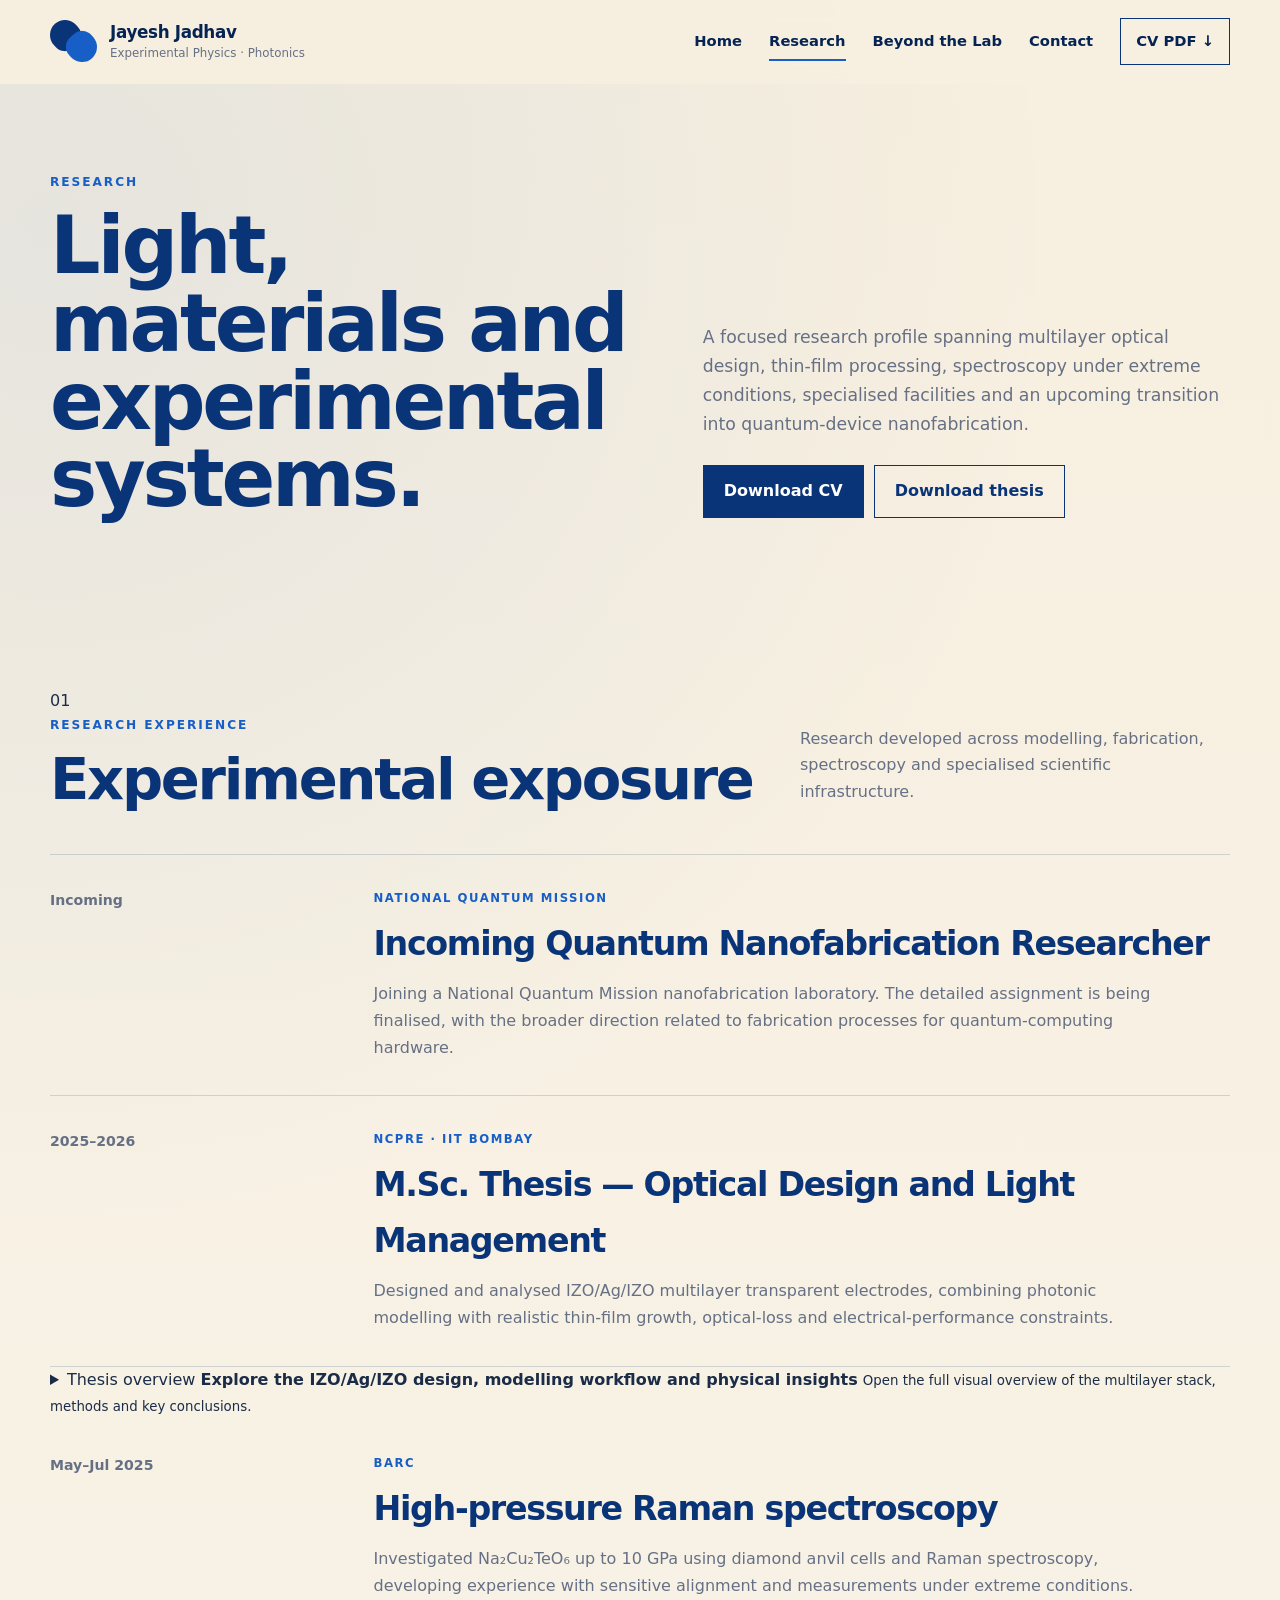
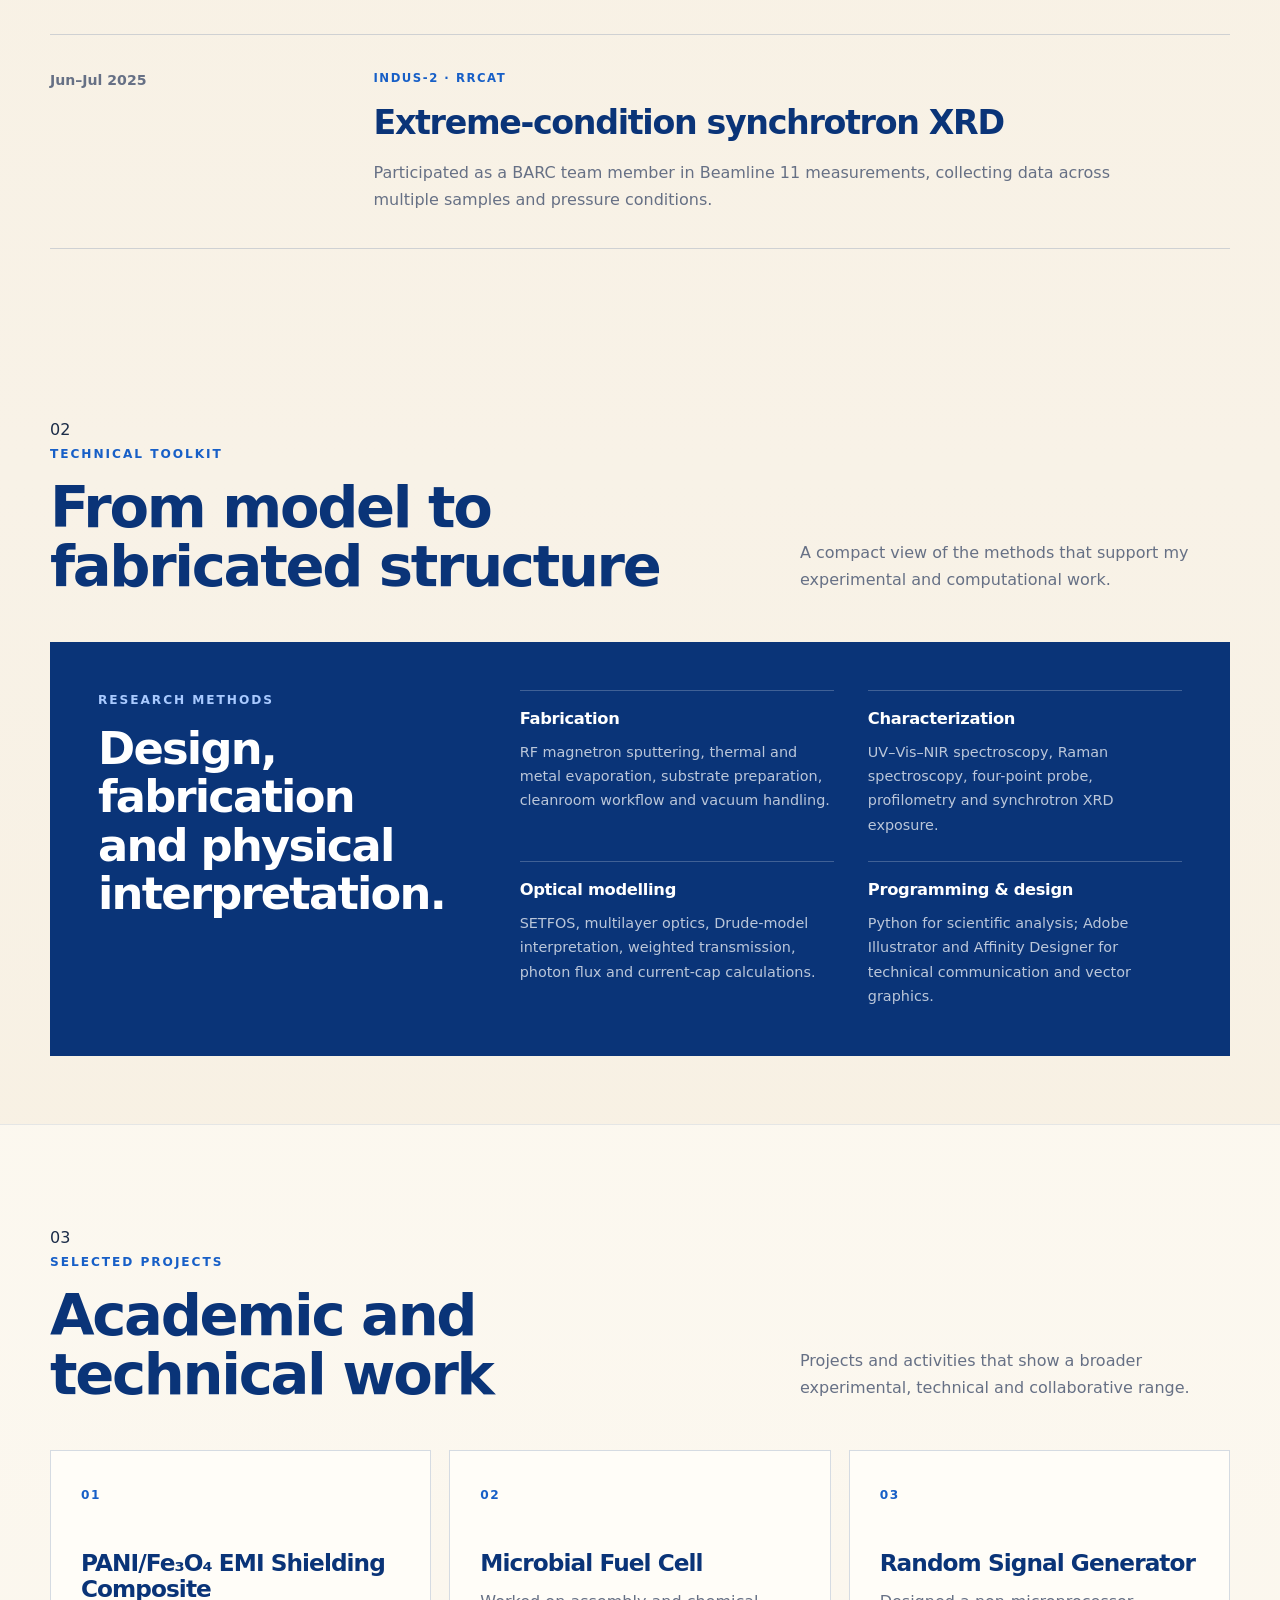
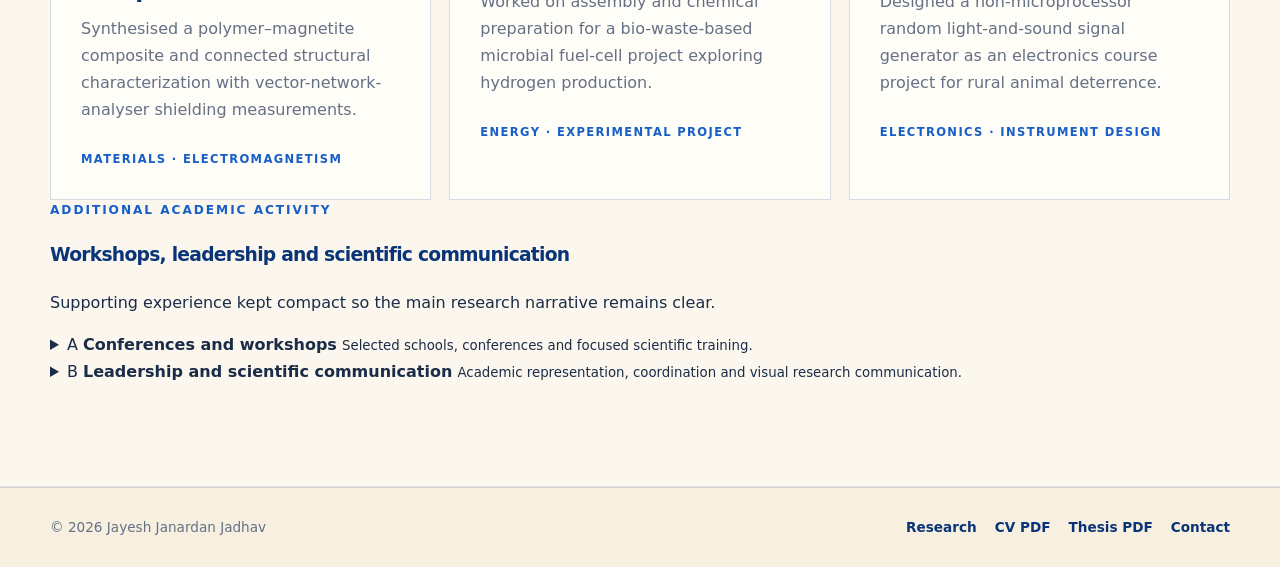
==== commit 05c9bc32: "Update research.html" ====
--- a/research.html
+++ b/research.html
@@ -71,13 +71,21 @@
             </div>
           </article>
 
+          <article class="timeline-item thesis-intro reveal">
+            <div class="timeline-date">2025–2026</div>
+            <div>
+              <p class="timeline-label">NCPRE · IIT Bombay</p>
+              <h3>M.Sc. Thesis — Optical Design and Light Management</h3>
+              <p>Designed and analysed IZO/Ag/IZO multilayer transparent electrodes, combining photonic modelling with realistic thin-film growth, optical-loss and electrical-performance constraints.</p>
+            </div>
+          </article>
+
           <details class="thesis-disclosure reveal">
             <summary>
-              <span class="timeline-date">2025–2026</span>
+              <span class="thesis-toggle-label">Thesis overview</span>
               <span class="thesis-summary-copy">
-                <span class="timeline-label">NCPRE · IIT Bombay</span>
-                <strong>Master’s thesis · Optical design and light management</strong>
-                <small>Open the complete IZO/Ag/IZO thesis overview</small>
+                <strong>Explore the IZO/Ag/IZO design, modelling workflow and physical insights</strong>
+                <small>Open the full visual overview of the multilayer stack, methods and key conclusions.</small>
               </span>
             </summary>
             <div class="thesis-panel">
@@ -175,19 +183,39 @@
         </div>
 
         <div class="academic-activity reveal">
-          <p class="eyebrow">Additional academic activity</p>
-          <div class="accordion compact-accordion">
-            <details>
-              <summary>Conferences and workshops</summary>
-              <div class="details-body"><ul>
+          <div class="academic-activity-heading">
+            <div>
+              <p class="eyebrow">Additional academic activity</p>
+              <h3>Workshops, leadership and scientific communication</h3>
+            </div>
+            <p>Supporting experience kept compact so the main research narrative remains clear.</p>
+          </div>
+
+          <div class="academic-activity-grid">
+            <details class="activity-disclosure">
+              <summary>
+                <span class="activity-mark" aria-hidden="true">A</span>
+                <span class="activity-summary-copy">
+                  <strong>Conferences and workshops</strong>
+                  <small>Selected schools, conferences and focused scientific training.</small>
+                </span>
+              </summary>
+              <div class="activity-body"><ul>
                 <li>Summer School on Optics &amp; Photonics, IIT Delhi, 2025</li>
                 <li>Fourth International Conference on Recent Advances in Fundamental and Applied Sciences, 2023</li>
                 <li>Workshop on Testing Aspects of General Relativity, IIT Gandhinagar, 2023</li>
               </ul></div>
             </details>
-            <details>
-              <summary>Leadership and scientific communication</summary>
-              <div class="details-body"><ul>
+
+            <details class="activity-disclosure">
+              <summary>
+                <span class="activity-mark" aria-hidden="true">B</span>
+                <span class="activity-summary-copy">
+                  <strong>Leadership and scientific communication</strong>
+                  <small>Academic representation, coordination and visual research communication.</small>
+                </span>
+              </summary>
+              <div class="activity-body"><ul>
                 <li>M.Sc. Representative for two IIT Bombay Physics batches.</li>
                 <li>Class Representative for the first-year M.Sc. Physics cohort.</li>
                 <li>Experience creating scientific vector diagrams and research communication graphics.</li>
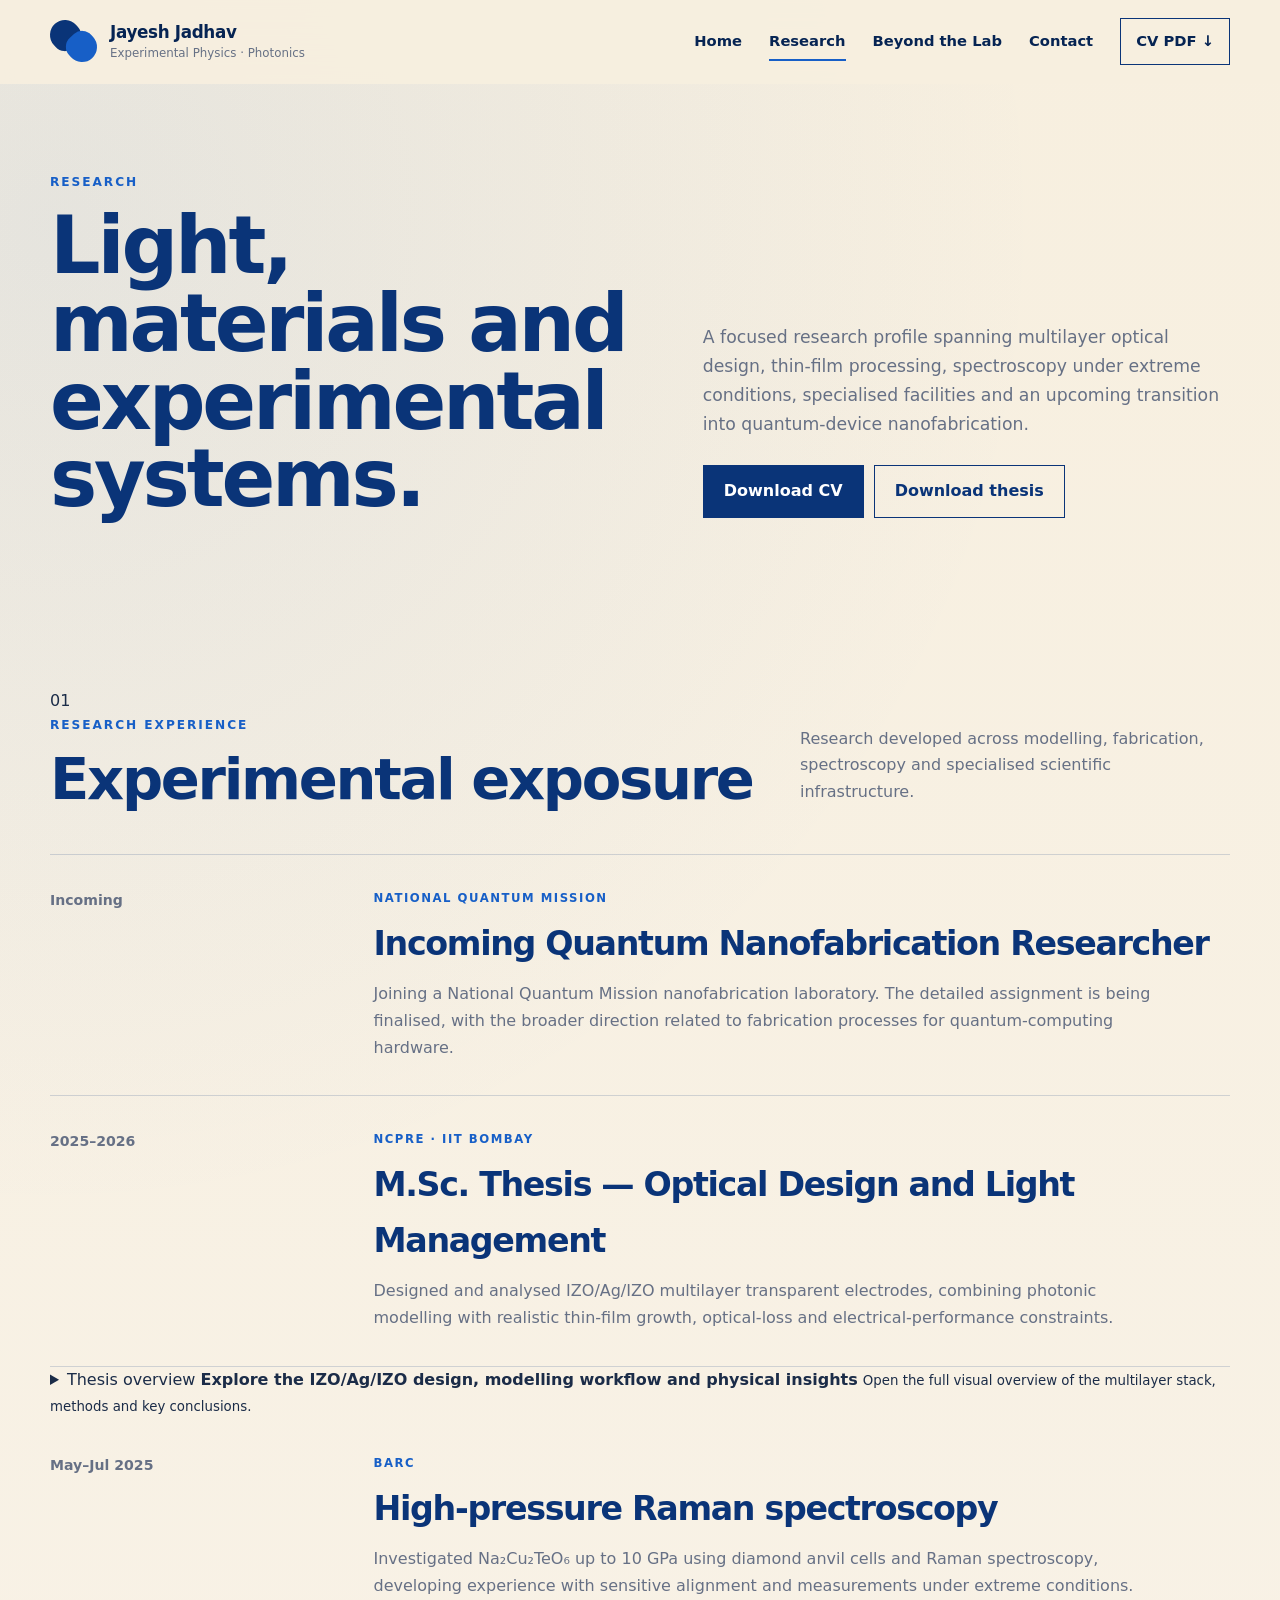
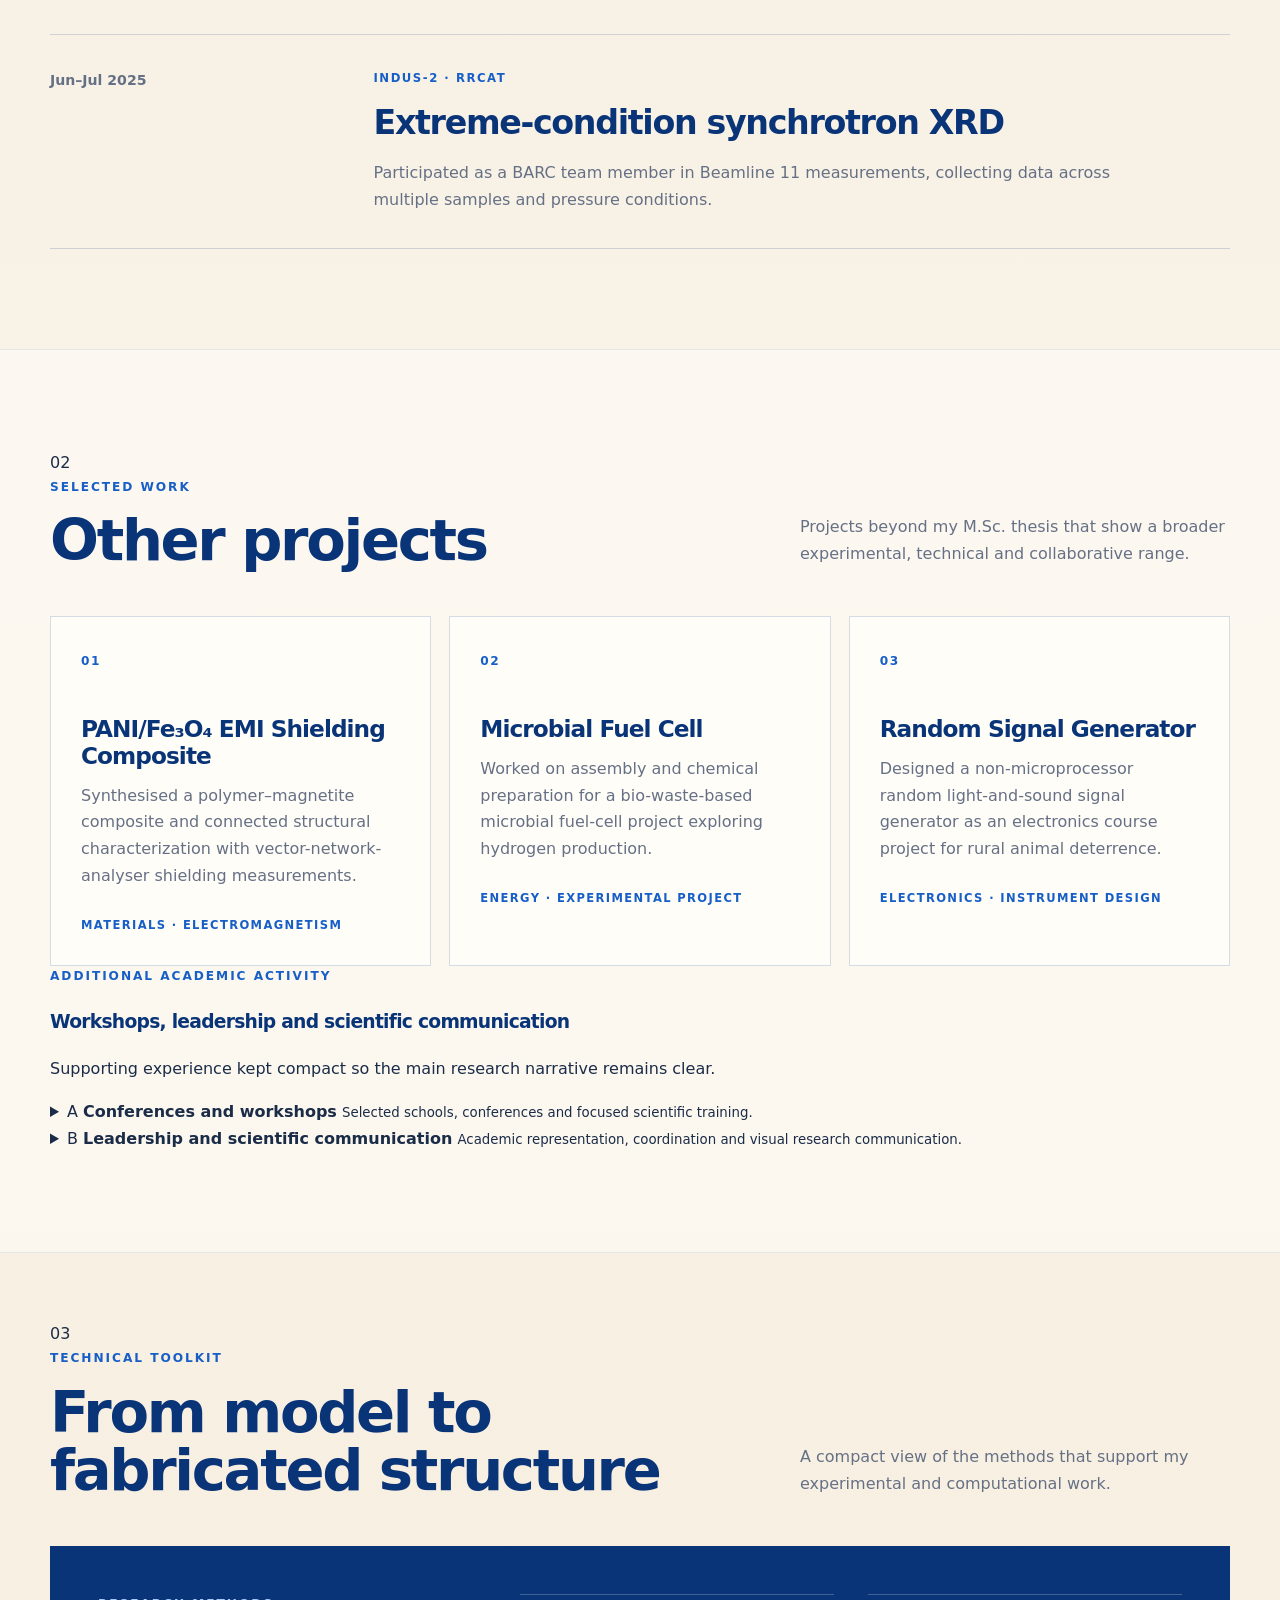
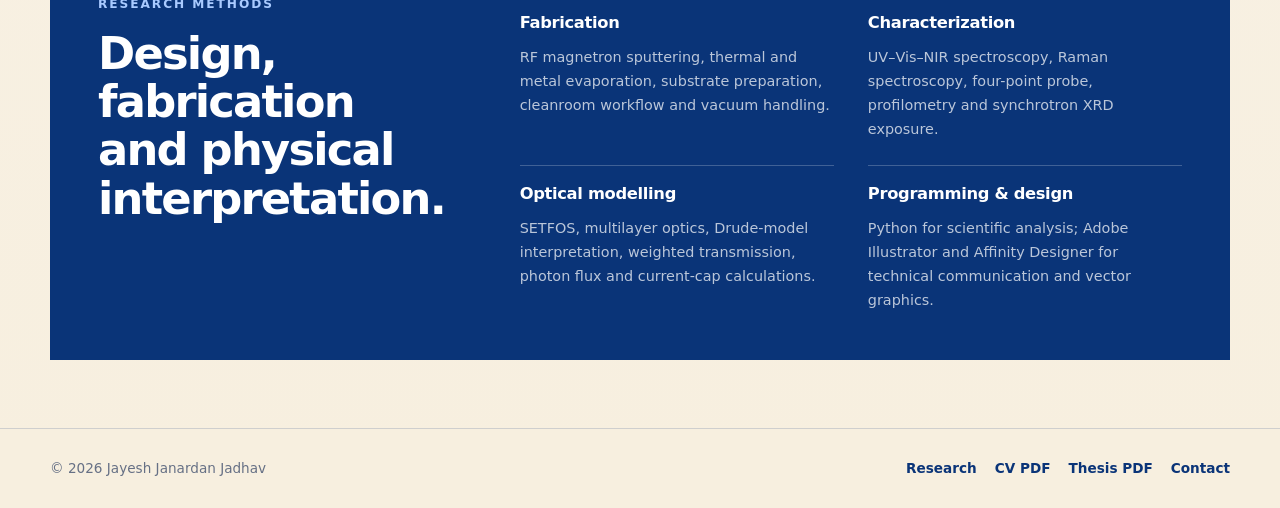
==== commit 90b9bef8: "Update research.html" ====
--- a/research.html
+++ b/research.html
@@ -1,243 +1,228 @@
 <!DOCTYPE html>
+
 <html lang="en">
 <head>
-  <meta charset="utf-8">
-  <meta name="viewport" content="width=device-width, initial-scale=1.0">
-  <meta name="description" content="Research, experimental exposure, technical skills and selected projects of Jayesh Jadhav.">
-  <meta name="theme-color" content="#0a3478">
-  <script>document.documentElement.classList.add("js")</script>
-  <title>Research | Jayesh Jadhav</title>
-  <link rel="stylesheet" href="assets/style.css">
+<meta charset="utf-8"/>
+<meta content="width=device-width, initial-scale=1.0" name="viewport"/>
+<meta content="Research experience, M.Sc. thesis, selected projects and technical skills of Jayesh Jadhav." name="description"/>
+<meta content="#0a3478" name="theme-color"/>
+<script>document.documentElement.classList.add("js")</script>
+<title>Research | Jayesh Jadhav</title>
+<link href="assets/style.css" rel="stylesheet"/>
 </head>
 <body>
-  <a class="skip-link" href="#main-content">Skip to content</a>
+<a class="skip-link" href="#main-content">Skip to content</a>
+<header class="site-header">
+<div class="container nav-wrap">
+<a aria-label="Jayesh Jadhav home" class="brand" href="index.html">
+<span aria-hidden="true" class="brand-mark"><i></i><i></i></span>
+<span class="brand-copy"><strong>Jayesh Jadhav</strong><small>Experimental Physics · Photonics</small></span>
+</a>
+<button aria-controls="site-nav" aria-expanded="false" class="menu-toggle" type="button">
+<span class="sr-only">Toggle navigation</span><span></span><span></span>
+</button>
+<nav aria-label="Primary navigation" class="site-nav" id="site-nav">
+<a href="index.html">Home</a>
+<a class="active" href="research.html">Research</a>
+<a href="hobbies.html">Beyond the Lab</a>
+<a href="contact.html">Contact</a>
+<a class="nav-download" download="" href="downloads/Jayesh_Jadhav_CV.pdf">CV PDF ↓</a>
+</nav>
+</div>
+</header>
+<main id="main-content">
+<section class="page-hero">
+<div class="container page-hero-grid">
+<div class="reveal">
+<p class="eyebrow">Research</p>
+<h1>Light, materials and experimental systems.</h1>
+</div>
+<div class="reveal">
+<p class="lead">A focused research profile spanning multilayer optical design, thin-film processing, spectroscopy under extreme conditions, specialised facilities and an upcoming transition into quantum-device nanofabrication.</p>
+<div class="page-links">
+<a class="button button-primary" download="" href="downloads/Jayesh_Jadhav_CV.pdf">Download CV</a>
+<a class="button button-secondary" download="" href="downloads/Jayesh_Jadhav_MSc_Thesis.pdf">Download thesis</a>
+</div>
+</div>
+</div>
+</section>
+<section class="section research-numbered-section" id="experience">
+<div class="container">
+<div class="section-heading inline numbered-heading reveal">
+<div class="heading-cluster">
+<span aria-hidden="true" class="section-number">01</span>
+<div>
+<p class="eyebrow">Research experience</p>
+<h2>Experimental exposure</h2>
+</div>
+</div>
+<p>Research developed across modelling, fabrication, spectroscopy and specialised scientific infrastructure.</p>
+</div>
+<div class="timeline research-timeline">
+<article class="timeline-item reveal">
+<div class="timeline-date">Incoming</div>
+<div>
+<p class="timeline-label">National Quantum Mission</p>
+<h3>Incoming Quantum Nanofabrication Researcher</h3>
+<p>Joining a National Quantum Mission nanofabrication laboratory. The detailed assignment is being finalised, with the broader direction related to fabrication processes for quantum-computing hardware.</p>
+</div>
+</article>
+<article class="timeline-item thesis-intro reveal">
+<div class="timeline-date">2025–2026</div>
+<div>
+<p class="timeline-label">NCPRE · IIT Bombay</p>
+<h3>M.Sc. Thesis — Optical Design and Light Management</h3>
+<p>Designed and analysed IZO/Ag/IZO multilayer transparent electrodes, combining photonic modelling with realistic thin-film growth, optical-loss and electrical-performance constraints.</p>
+</div>
+</article>
+<details class="thesis-disclosure reveal">
+<summary>
+<span class="thesis-toggle-label">Thesis overview</span>
+<span class="thesis-summary-copy">
+<strong>Explore the IZO/Ag/IZO design, modelling workflow and physical insights</strong>
+<small>Open the full visual overview of the multilayer stack, methods and key conclusions.</small>
+</span>
+</summary>
+<div class="thesis-panel">
+<article class="featured">
+<div aria-label="Illustration of an IZO silver IZO multilayer optical stack" class="featured-visual">
+<div aria-hidden="true" class="spectrum"></div>
+<div class="layer top">IZO</div>
+<div class="layer metal">Ag</div>
+<div class="layer bottom">IZO</div>
+<div aria-hidden="true" class="light-arrow in">↓</div>
+<div aria-hidden="true" class="light-arrow out">↓</div>
+</div>
+<div class="featured-content">
+<p class="eyebrow">M.Sc. thesis · NCPRE, IIT Bombay</p>
+<h2>Simulation and Optical Design of Multilayer Transparent Conducting Oxides</h2>
+<p>I investigated IZO/Ag/IZO oxide–metal–oxide structures as transparent electrodes for photovoltaic devices, with the emphasis gradually shifting toward photonics and the physical interpretation of light propagation through nanoscale multilayers.</p>
+<div class="detail-list">
+<div><strong>01</strong><p>Built a SETFOS and Python workflow for transmission, reflection, absorption, photon-flux and theoretical current calculations.</p></div>
+<div><strong>02</strong><p>Examined non-bulk optical behaviour in sub-10 nm silver using Drude-based interpretation, LSPR considerations and realistic film-growth constraints.</p></div>
+<div><strong>03</strong><p>Treated strong simulated gains as theoretical design limits, explicitly separating them from the lower improvements expected after fabrication.</p></div>
+<div><strong>04</strong><p>Compared optical performance with electrical requirements through sheet resistance and Haacke figure-of-merit analysis.</p></div>
+</div>
+<div class="tags"><span>SETFOS</span><span>Python</span><span>Thin-film optics</span><span>RF sputtering</span><span>Metal evaporation</span><span>UV–Vis–NIR</span></div>
+</div>
+</article>
+</div>
+</details>
+<article class="timeline-item reveal">
+<div class="timeline-date">May–Jul 2025</div>
+<div>
+<p class="timeline-label">BARC</p>
+<h3>High-pressure Raman spectroscopy</h3>
+<p>Investigated Na₂Cu₂TeO₆ up to 10 GPa using diamond anvil cells and Raman spectroscopy, developing experience with sensitive alignment and measurements under extreme conditions.</p>
+</div>
+</article>
+<article class="timeline-item reveal">
+<div class="timeline-date">Jun–Jul 2025</div>
+<div>
+<p class="timeline-label">INDUS-2 · RRCAT</p>
+<h3>Extreme-condition synchrotron XRD</h3>
+<p>Participated as a BARC team member in Beamline 11 measurements, collecting data across multiple samples and pressure conditions.</p>
+</div>
+</article>
+</div>
+</div>
+</section><section class="section highlight-section research-numbered-section" id="projects">
+<div class="container">
+<div class="section-heading inline numbered-heading reveal">
+<div class="heading-cluster">
+<span aria-hidden="true" class="section-number">02</span>
+<div>
+<p class="eyebrow">Selected work</p>
+<h2>Other projects</h2>
+</div>
+</div>
+<p>Projects beyond my M.Sc. thesis that show a broader experimental, technical and collaborative range.</p>
+</div>
+<div class="card-grid">
+<article class="info-card reveal"><span class="index">01</span><h3>PANI/Fe₃O₄ EMI Shielding Composite</h3><p>Synthesised a polymer–magnetite composite and connected structural characterization with vector-network-analyser shielding measurements.</p><span class="meta">Materials · Electromagnetism</span></article>
+<article class="info-card reveal"><span class="index">02</span><h3>Microbial Fuel Cell</h3><p>Worked on assembly and chemical preparation for a bio-waste-based microbial fuel-cell project exploring hydrogen production.</p><span class="meta">Energy · Experimental project</span></article>
+<article class="info-card reveal"><span class="index">03</span><h3>Random Signal Generator</h3><p>Designed a non-microprocessor random light-and-sound signal generator as an electronics course project for rural animal deterrence.</p><span class="meta">Electronics · Instrument design</span></article>
+</div>
+<div class="academic-activity reveal">
+<div class="academic-activity-heading">
+<div>
+<p class="eyebrow">Additional academic activity</p>
+<h3>Workshops, leadership and scientific communication</h3>
+</div>
+<p>Supporting experience kept compact so the main research narrative remains clear.</p>
+</div>
+<div class="academic-activity-grid">
+<details class="activity-disclosure">
+<summary>
+<span aria-hidden="true" class="activity-mark">A</span>
+<span class="activity-summary-copy">
+<strong>Conferences and workshops</strong>
+<small>Selected schools, conferences and focused scientific training.</small>
+</span>
+</summary>
+<div class="activity-body"><ul>
+<li>Summer School on Optics &amp; Photonics, IIT Delhi, 2025</li>
+<li>Fourth International Conference on Recent Advances in Fundamental and Applied Sciences, 2023</li>
+<li>Workshop on Testing Aspects of General Relativity, IIT Gandhinagar, 2023</li>
+</ul></div>
+</details>
+<details class="activity-disclosure">
+<summary>
+<span aria-hidden="true" class="activity-mark">B</span>
+<span class="activity-summary-copy">
+<strong>Leadership and scientific communication</strong>
+<small>Academic representation, coordination and visual research communication.</small>
+</span>
+</summary>
+<div class="activity-body"><ul>
+<li>M.Sc. Representative for two IIT Bombay Physics batches.</li>
+<li>Class Representative for the first-year M.Sc. Physics cohort.</li>
+<li>Experience creating scientific vector diagrams and research communication graphics.</li>
+</ul></div>
+</details>
+</div>
+</div>
+</div>
+</section><section class="section-tight research-numbered-section" id="toolkit">
+<div class="container">
+<div class="section-heading inline numbered-heading reveal">
+<div class="heading-cluster">
+<span aria-hidden="true" class="section-number">03</span>
+<div>
+<p class="eyebrow">Technical toolkit</p>
+<h2>From model to fabricated structure</h2>
+</div>
+</div>
+<p>A compact view of the methods that support my experimental and computational work.</p>
+</div>
+<div class="skill-panel reveal">
+<div>
+<p class="eyebrow">Research methods</p>
+<h2>Design, fabrication and physical interpretation.</h2>
+</div>
+<div class="skill-grid">
+<div><h3>Fabrication</h3><p>RF magnetron sputtering, thermal and metal evaporation, substrate preparation, cleanroom workflow and vacuum handling.</p></div>
+<div><h3>Characterization</h3><p>UV–Vis–NIR spectroscopy, Raman spectroscopy, four-point probe, profilometry and synchrotron XRD exposure.</p></div>
+<div><h3>Optical modelling</h3><p>SETFOS, multilayer optics, Drude-model interpretation, weighted transmission, photon flux and current-cap calculations.</p></div>
+<div><h3>Programming &amp; design</h3><p>Python for scientific analysis; Adobe Illustrator and Affinity Designer for technical communication and vector graphics.</p></div>
+</div>
+</div>
+</div>
+</section>
 
-  <header class="site-header">
-    <div class="container nav-wrap">
-      <a class="brand" href="index.html" aria-label="Jayesh Jadhav home">
-        <span class="brand-mark" aria-hidden="true"><i></i><i></i></span>
-        <span class="brand-copy"><strong>Jayesh Jadhav</strong><small>Experimental Physics · Photonics</small></span>
-      </a>
-      <button class="menu-toggle" type="button" aria-expanded="false" aria-controls="site-nav">
-        <span class="sr-only">Toggle navigation</span><span></span><span></span>
-      </button>
-      <nav class="site-nav" id="site-nav" aria-label="Primary navigation">
-        <a href="index.html">Home</a>
-        <a class="active" href="research.html">Research</a>
-        <a href="hobbies.html">Beyond the Lab</a>
-        <a href="contact.html">Contact</a>
-        <a class="nav-download" href="downloads/Jayesh_Jadhav_CV.pdf" download>CV PDF ↓</a>
-      </nav>
-    </div>
-  </header>
 
-  <main id="main-content">
-    <section class="page-hero">
-      <div class="container page-hero-grid">
-        <div class="reveal">
-          <p class="eyebrow">Research</p>
-          <h1>Light, materials and experimental systems.</h1>
-        </div>
-        <div class="reveal">
-          <p class="lead">A focused research profile spanning multilayer optical design, thin-film processing, spectroscopy under extreme conditions, specialised facilities and an upcoming transition into quantum-device nanofabrication.</p>
-          <div class="page-links">
-            <a class="button button-primary" href="downloads/Jayesh_Jadhav_CV.pdf" download>Download CV</a>
-            <a class="button button-secondary" href="downloads/Jayesh_Jadhav_MSc_Thesis.pdf" download>Download thesis</a>
-          </div>
-        </div>
-      </div>
-    </section>
-
-    <section class="section research-numbered-section" id="experience">
-      <div class="container">
-        <div class="section-heading inline numbered-heading reveal">
-          <div class="heading-cluster">
-            <span class="section-number" aria-hidden="true">01</span>
-            <div>
-              <p class="eyebrow">Research experience</p>
-              <h2>Experimental exposure</h2>
-            </div>
-          </div>
-          <p>Research developed across modelling, fabrication, spectroscopy and specialised scientific infrastructure.</p>
-        </div>
-
-        <div class="timeline research-timeline">
-          <article class="timeline-item reveal">
-            <div class="timeline-date">Incoming</div>
-            <div>
-              <p class="timeline-label">National Quantum Mission</p>
-              <h3>Incoming Quantum Nanofabrication Researcher</h3>
-              <p>Joining a National Quantum Mission nanofabrication laboratory. The detailed assignment is being finalised, with the broader direction related to fabrication processes for quantum-computing hardware.</p>
-            </div>
-          </article>
-
-          <article class="timeline-item thesis-intro reveal">
-            <div class="timeline-date">2025–2026</div>
-            <div>
-              <p class="timeline-label">NCPRE · IIT Bombay</p>
-              <h3>M.Sc. Thesis — Optical Design and Light Management</h3>
-              <p>Designed and analysed IZO/Ag/IZO multilayer transparent electrodes, combining photonic modelling with realistic thin-film growth, optical-loss and electrical-performance constraints.</p>
-            </div>
-          </article>
-
-          <details class="thesis-disclosure reveal">
-            <summary>
-              <span class="thesis-toggle-label">Thesis overview</span>
-              <span class="thesis-summary-copy">
-                <strong>Explore the IZO/Ag/IZO design, modelling workflow and physical insights</strong>
-                <small>Open the full visual overview of the multilayer stack, methods and key conclusions.</small>
-              </span>
-            </summary>
-            <div class="thesis-panel">
-              <article class="featured">
-                <div class="featured-visual" aria-label="Illustration of an IZO silver IZO multilayer optical stack">
-                  <div class="spectrum" aria-hidden="true"></div>
-                  <div class="layer top">IZO</div>
-                  <div class="layer metal">Ag</div>
-                  <div class="layer bottom">IZO</div>
-                  <div class="light-arrow in" aria-hidden="true">↓</div>
-                  <div class="light-arrow out" aria-hidden="true">↓</div>
-                </div>
-                <div class="featured-content">
-                  <p class="eyebrow">M.Sc. thesis · NCPRE, IIT Bombay</p>
-                  <h2>Simulation and Optical Design of Multilayer Transparent Conducting Oxides</h2>
-                  <p>I investigated IZO/Ag/IZO oxide–metal–oxide structures as transparent electrodes for photovoltaic devices, with the emphasis gradually shifting toward photonics and the physical interpretation of light propagation through nanoscale multilayers.</p>
-                  <div class="detail-list">
-                    <div><strong>01</strong><p>Built a SETFOS and Python workflow for transmission, reflection, absorption, photon-flux and theoretical current calculations.</p></div>
-                    <div><strong>02</strong><p>Examined non-bulk optical behaviour in sub-10 nm silver using Drude-based interpretation, LSPR considerations and realistic film-growth constraints.</p></div>
-                    <div><strong>03</strong><p>Treated strong simulated gains as theoretical design limits, explicitly separating them from the lower improvements expected after fabrication.</p></div>
-                    <div><strong>04</strong><p>Compared optical performance with electrical requirements through sheet resistance and Haacke figure-of-merit analysis.</p></div>
-                  </div>
-                  <div class="tags"><span>SETFOS</span><span>Python</span><span>Thin-film optics</span><span>RF sputtering</span><span>Metal evaporation</span><span>UV–Vis–NIR</span></div>
-                </div>
-              </article>
-            </div>
-          </details>
-
-          <article class="timeline-item reveal">
-            <div class="timeline-date">May–Jul 2025</div>
-            <div>
-              <p class="timeline-label">BARC</p>
-              <h3>High-pressure Raman spectroscopy</h3>
-              <p>Investigated Na₂Cu₂TeO₆ up to 10 GPa using diamond anvil cells and Raman spectroscopy, developing experience with sensitive alignment and measurements under extreme conditions.</p>
-            </div>
-          </article>
-
-          <article class="timeline-item reveal">
-            <div class="timeline-date">Jun–Jul 2025</div>
-            <div>
-              <p class="timeline-label">INDUS-2 · RRCAT</p>
-              <h3>Extreme-condition synchrotron XRD</h3>
-              <p>Participated as a BARC team member in Beamline 11 measurements, collecting data across multiple samples and pressure conditions.</p>
-            </div>
-          </article>
-        </div>
-      </div>
-    </section>
-
-    <section class="section-tight research-numbered-section" id="toolkit">
-      <div class="container">
-        <div class="section-heading inline numbered-heading reveal">
-          <div class="heading-cluster">
-            <span class="section-number" aria-hidden="true">02</span>
-            <div>
-              <p class="eyebrow">Technical toolkit</p>
-              <h2>From model to fabricated structure</h2>
-            </div>
-          </div>
-          <p>A compact view of the methods that support my experimental and computational work.</p>
-        </div>
-
-        <div class="skill-panel reveal">
-          <div>
-            <p class="eyebrow">Research methods</p>
-            <h2>Design, fabrication and physical interpretation.</h2>
-          </div>
-          <div class="skill-grid">
-            <div><h3>Fabrication</h3><p>RF magnetron sputtering, thermal and metal evaporation, substrate preparation, cleanroom workflow and vacuum handling.</p></div>
-            <div><h3>Characterization</h3><p>UV–Vis–NIR spectroscopy, Raman spectroscopy, four-point probe, profilometry and synchrotron XRD exposure.</p></div>
-            <div><h3>Optical modelling</h3><p>SETFOS, multilayer optics, Drude-model interpretation, weighted transmission, photon flux and current-cap calculations.</p></div>
-            <div><h3>Programming &amp; design</h3><p>Python for scientific analysis; Adobe Illustrator and Affinity Designer for technical communication and vector graphics.</p></div>
-          </div>
-        </div>
-      </div>
-    </section>
-
-    <section class="section highlight-section research-numbered-section" id="projects">
-      <div class="container">
-        <div class="section-heading inline numbered-heading reveal">
-          <div class="heading-cluster">
-            <span class="section-number" aria-hidden="true">03</span>
-            <div>
-              <p class="eyebrow">Selected projects</p>
-              <h2>Academic and technical work</h2>
-            </div>
-          </div>
-          <p>Projects and activities that show a broader experimental, technical and collaborative range.</p>
-        </div>
-
-        <div class="card-grid">
-          <article class="info-card reveal"><span class="index">01</span><h3>PANI/Fe₃O₄ EMI Shielding Composite</h3><p>Synthesised a polymer–magnetite composite and connected structural characterization with vector-network-analyser shielding measurements.</p><span class="meta">Materials · Electromagnetism</span></article>
-          <article class="info-card reveal"><span class="index">02</span><h3>Microbial Fuel Cell</h3><p>Worked on assembly and chemical preparation for a bio-waste-based microbial fuel-cell project exploring hydrogen production.</p><span class="meta">Energy · Experimental project</span></article>
-          <article class="info-card reveal"><span class="index">03</span><h3>Random Signal Generator</h3><p>Designed a non-microprocessor random light-and-sound signal generator as an electronics course project for rural animal deterrence.</p><span class="meta">Electronics · Instrument design</span></article>
-        </div>
-
-        <div class="academic-activity reveal">
-          <div class="academic-activity-heading">
-            <div>
-              <p class="eyebrow">Additional academic activity</p>
-              <h3>Workshops, leadership and scientific communication</h3>
-            </div>
-            <p>Supporting experience kept compact so the main research narrative remains clear.</p>
-          </div>
-
-          <div class="academic-activity-grid">
-            <details class="activity-disclosure">
-              <summary>
-                <span class="activity-mark" aria-hidden="true">A</span>
-                <span class="activity-summary-copy">
-                  <strong>Conferences and workshops</strong>
-                  <small>Selected schools, conferences and focused scientific training.</small>
-                </span>
-              </summary>
-              <div class="activity-body"><ul>
-                <li>Summer School on Optics &amp; Photonics, IIT Delhi, 2025</li>
-                <li>Fourth International Conference on Recent Advances in Fundamental and Applied Sciences, 2023</li>
-                <li>Workshop on Testing Aspects of General Relativity, IIT Gandhinagar, 2023</li>
-              </ul></div>
-            </details>
-
-            <details class="activity-disclosure">
-              <summary>
-                <span class="activity-mark" aria-hidden="true">B</span>
-                <span class="activity-summary-copy">
-                  <strong>Leadership and scientific communication</strong>
-                  <small>Academic representation, coordination and visual research communication.</small>
-                </span>
-              </summary>
-              <div class="activity-body"><ul>
-                <li>M.Sc. Representative for two IIT Bombay Physics batches.</li>
-                <li>Class Representative for the first-year M.Sc. Physics cohort.</li>
-                <li>Experience creating scientific vector diagrams and research communication graphics.</li>
-              </ul></div>
-            </details>
-          </div>
-        </div>
-      </div>
-    </section>
-  </main>
-
-  <footer class="site-footer">
-    <div class="container">
-      <p>© <span id="year"></span> Jayesh Janardan Jadhav</p>
-      <nav aria-label="Footer navigation">
-        <a href="research.html">Research</a>
-        <a href="downloads/Jayesh_Jadhav_CV.pdf" download>CV PDF</a>
-        <a href="downloads/Jayesh_Jadhav_MSc_Thesis.pdf" download>Thesis PDF</a>
-        <a href="contact.html">Contact</a>
-      </nav>
-    </div>
-  </footer>
-  <script src="assets/script.js"></script>
+</main>
+<footer class="site-footer">
+<div class="container">
+<p>© <span id="year"></span> Jayesh Janardan Jadhav</p>
+<nav aria-label="Footer navigation">
+<a href="research.html">Research</a>
+<a download="" href="downloads/Jayesh_Jadhav_CV.pdf">CV PDF</a>
+<a download="" href="downloads/Jayesh_Jadhav_MSc_Thesis.pdf">Thesis PDF</a>
+<a href="contact.html">Contact</a>
+</nav>
+</div>
+</footer>
+<script src="assets/script.js"></script>
 </body>
 </html>
